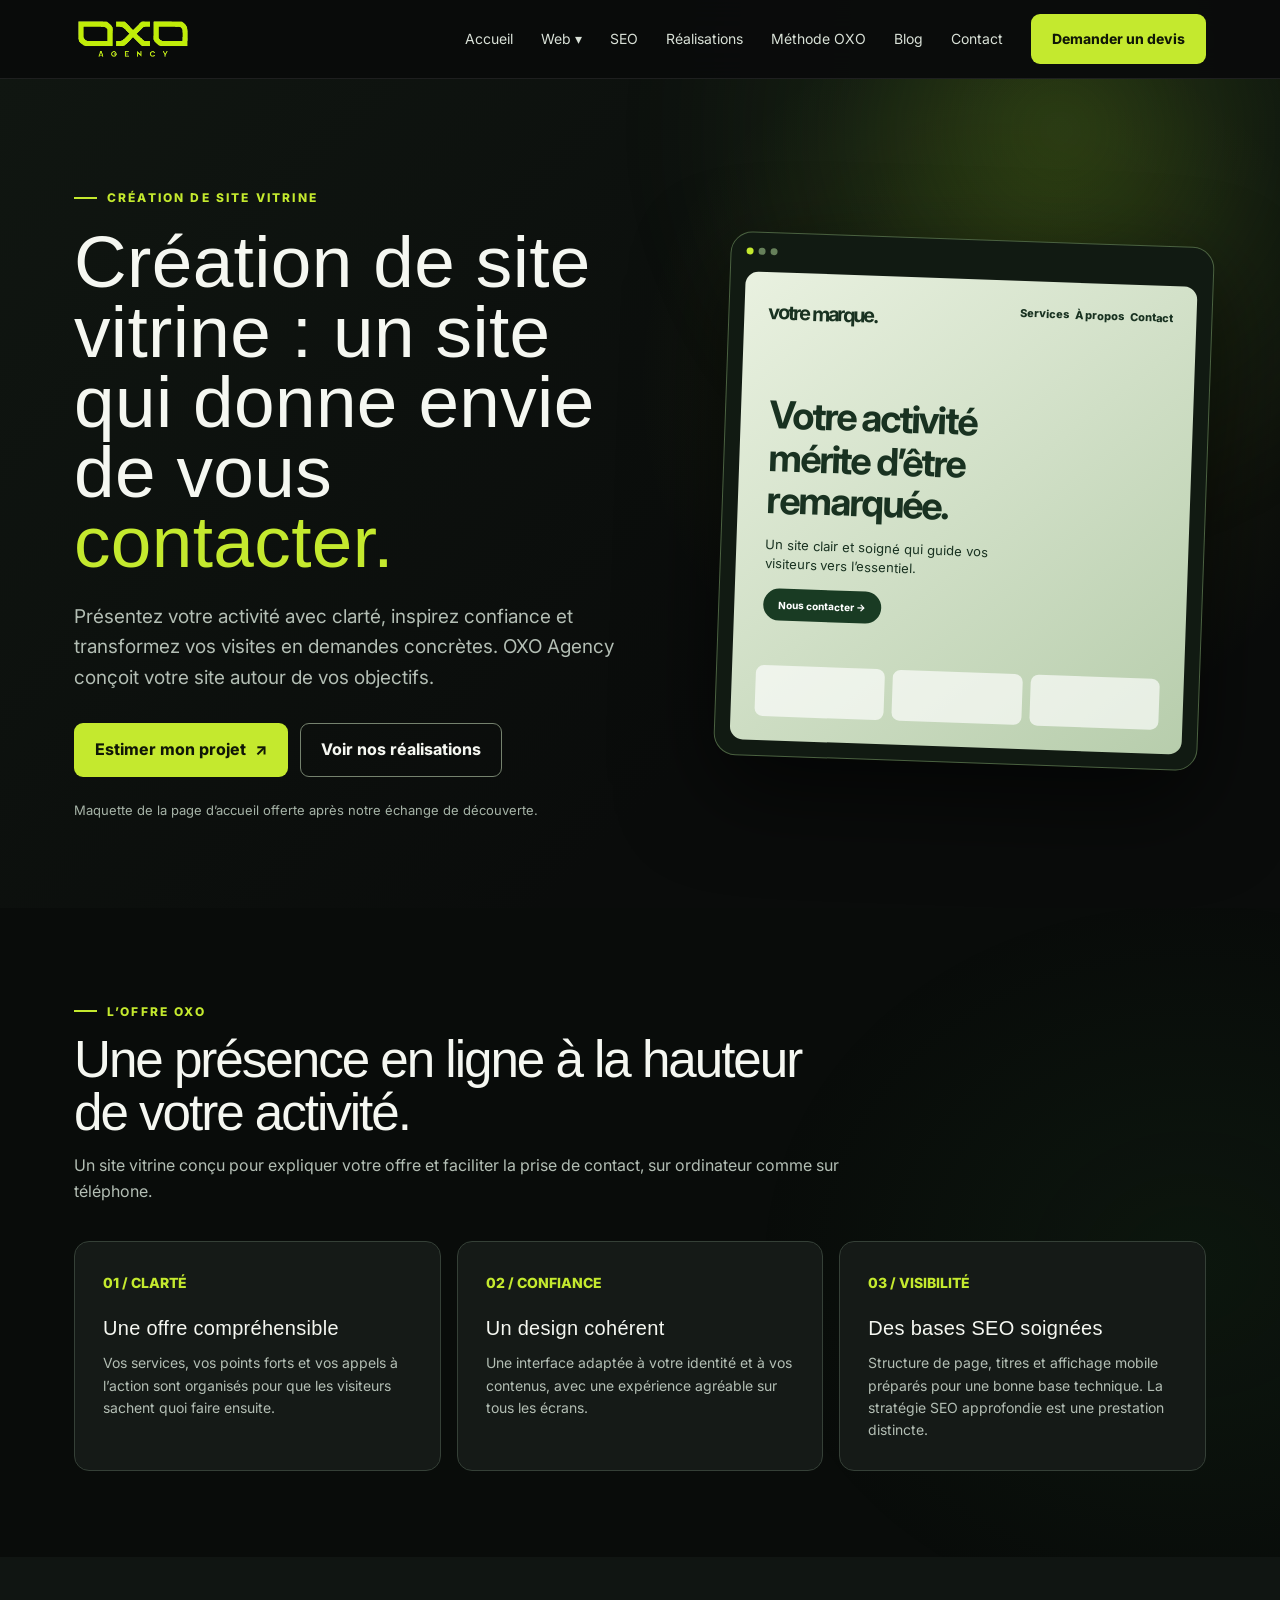
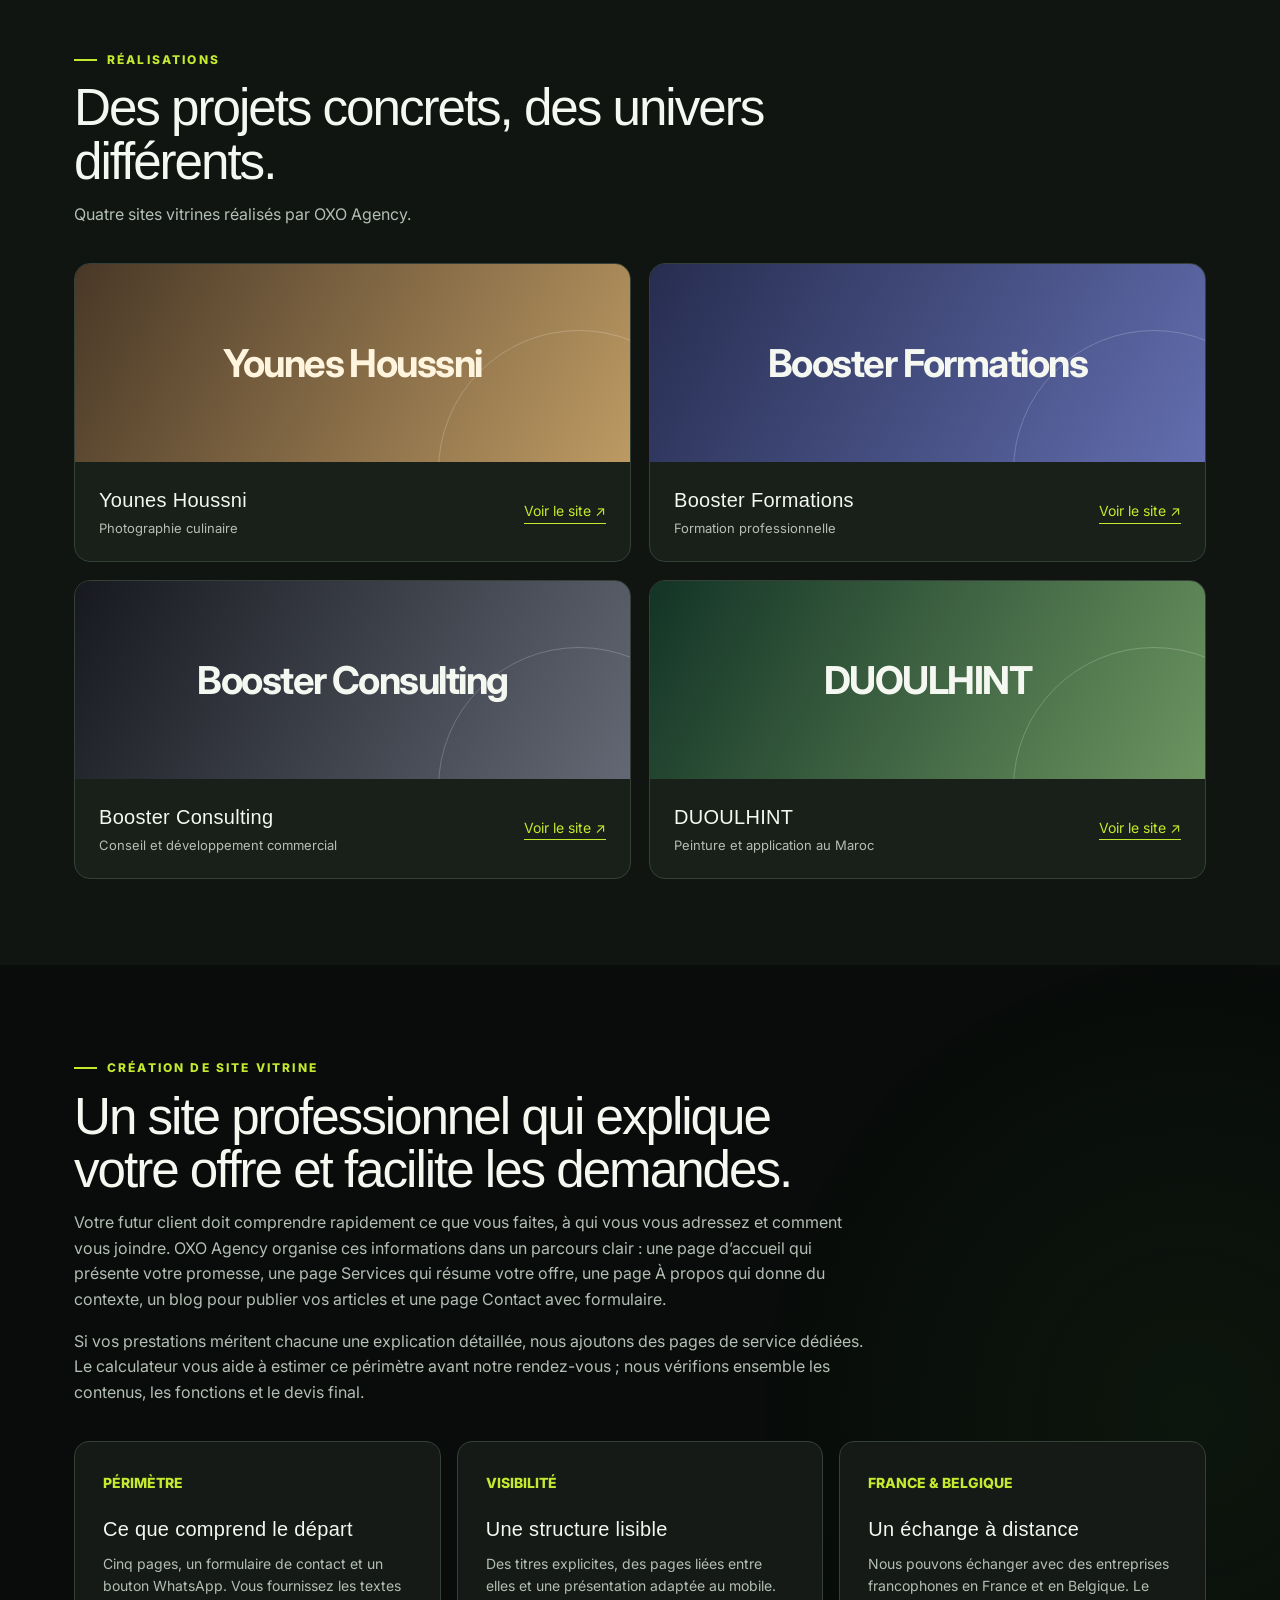
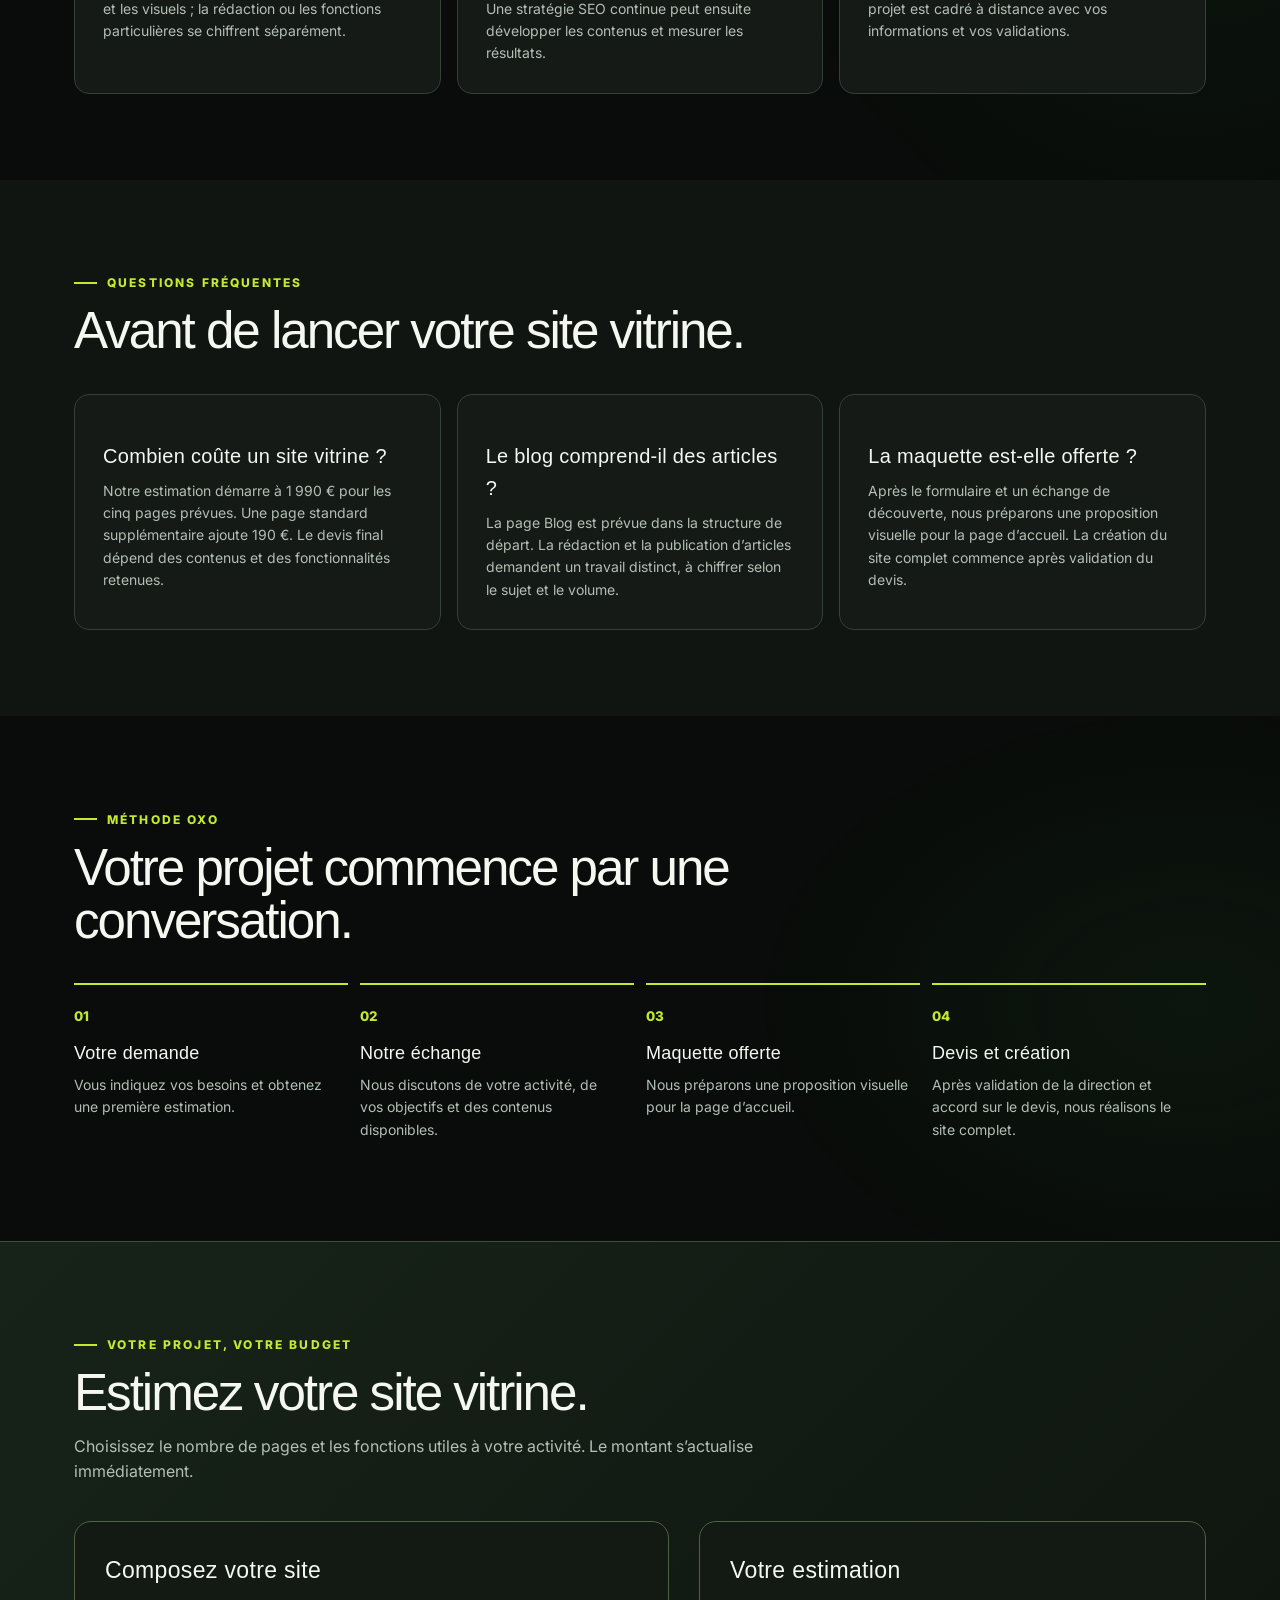
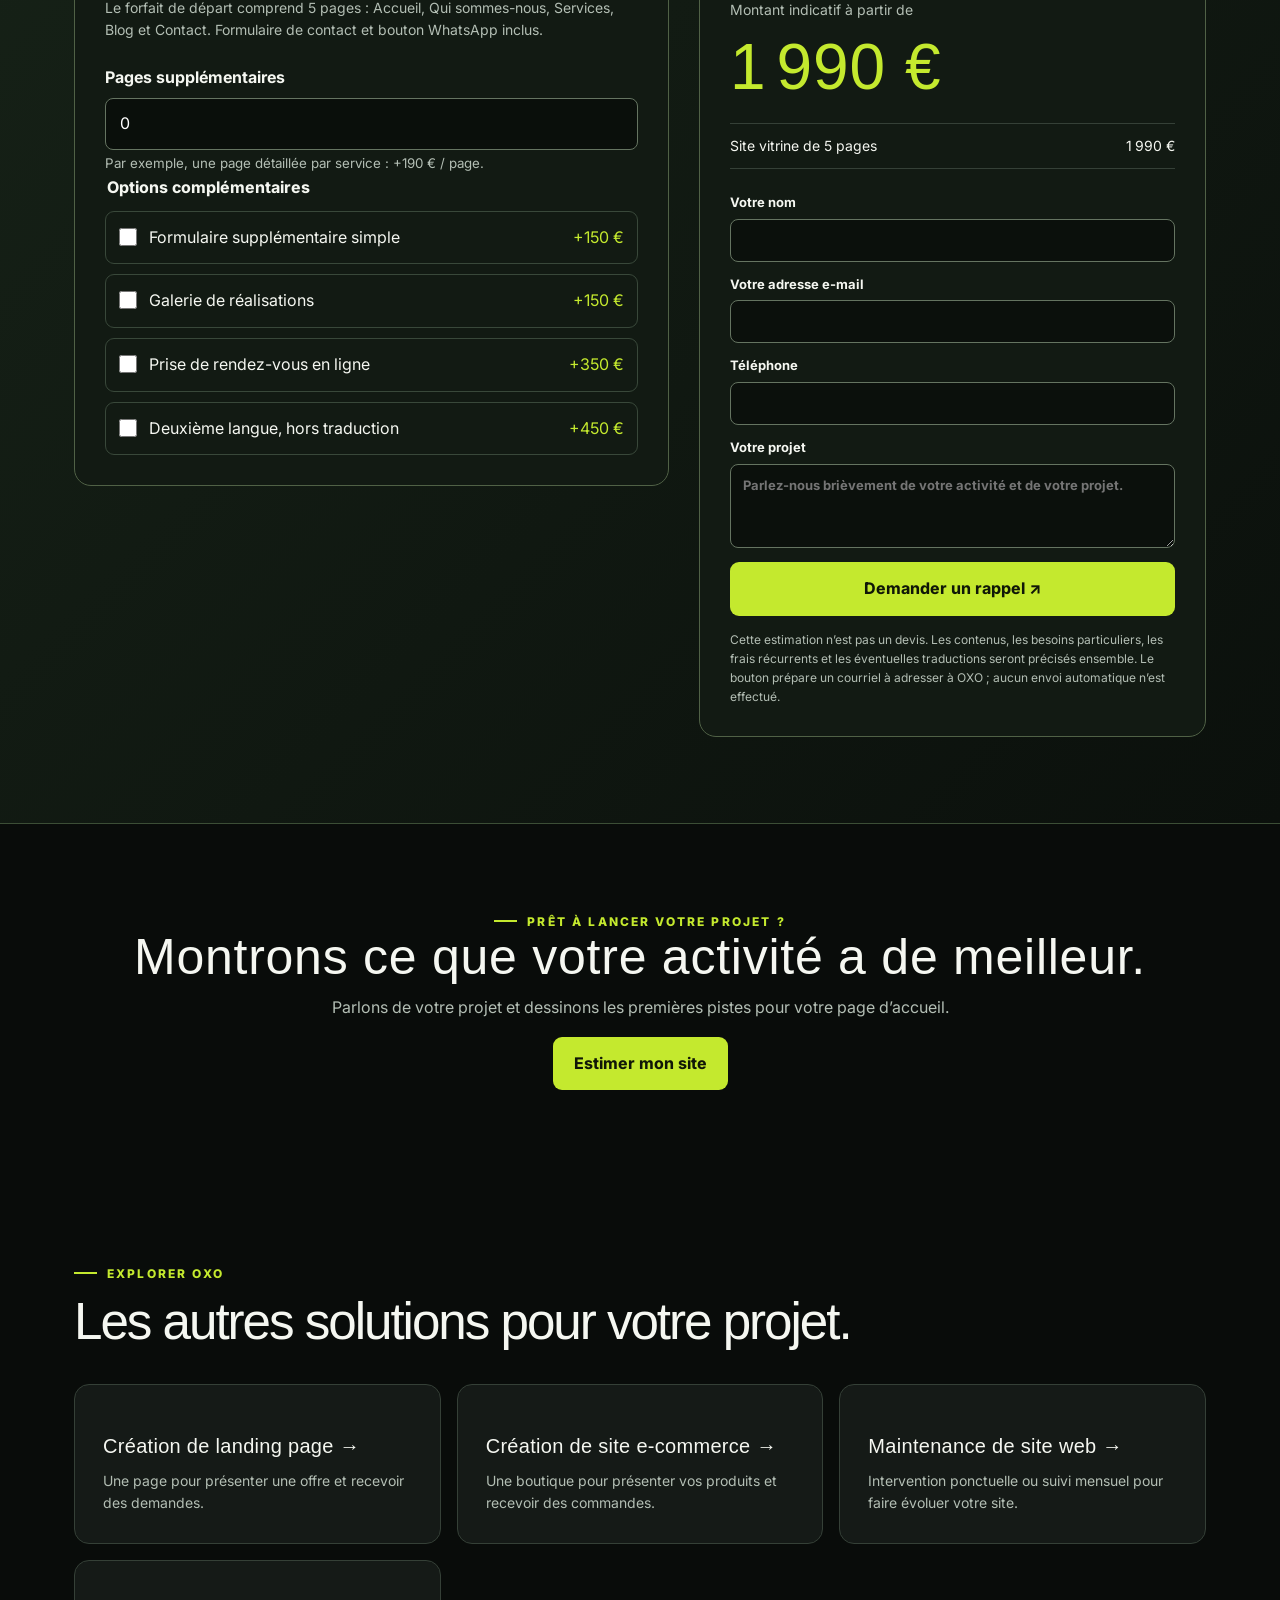
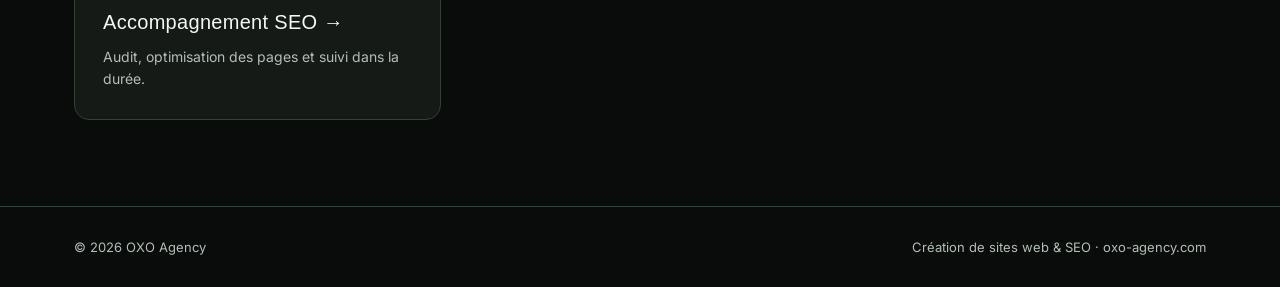
==== site-vitrine.html @ dd00f939 "Import OXO Agency HTML website" ====
<!doctype html><html lang="fr"><head><meta charset="utf-8"><meta name="viewport" content="width=device-width, initial-scale=1"><meta name="description" content="Création de site vitrine pour entreprises en France et en Belgique. Découvrez les réalisations OXO, une maquette offerte et une estimation dès 1 990 €."><title>Création de site vitrine pour entreprises | OXO Agency</title><link rel="stylesheet" href="oxo-site.css"><link rel="preconnect" href="https://fonts.googleapis.com"><link rel="preconnect" href="https://fonts.gstatic.com" crossorigin><link href="https://fonts.googleapis.com/css2?family=Inter:wght@400;500;600;700;800&family=Manrope:wght@500;600;700;800&display=swap" rel="stylesheet"><style>.lead-form{display:grid;gap:14px}.lead-fields{display:grid;gap:12px}.lead-fields label{display:grid;gap:6px;font-size:13px;font-weight:700}.lead-fields input,.lead-fields textarea{width:100%;background:#0b100c;color:#fff;border:1px solid #657461;border-radius:8px;padding:10px 12px;font:inherit;resize:vertical}.lead-form .btn{width:100%}.trap{position:absolute;left:-9999px;top:auto;width:1px;height:1px;overflow:hidden}h1,h2,h3,h4,h5,h6{font-family:Manrope,Inter,ui-sans-serif,system-ui,sans-serif}</style><link rel="stylesheet" href="oxo-motion.css"></head><body data-page="vitrine"><a class="skip" href="#contenu">Aller au contenu</a><header><div class="wrap nav"><a class="logo" href="index.html" aria-label="OXO Agency, accueil"><img src="oxo-logo.png" alt="OXO Agency" width="118" height="43"></a><nav class="navlinks" aria-label="Navigation principale"><a href="index.html">Accueil</a><div class="site-menu"><button type="button" id="web-menu" aria-expanded="false" aria-controls="web-options">Web ▾</button><div class="site-menu-panel" id="web-options"><a href="site-landing.html">Landing page</a><a href="site-vitrine.html">Site vitrine</a><a href="site-ecommerce.html">Site e-commerce</a><a href="site-maintenance.html">Maintenance</a></div></div><a href="site-seo.html">SEO</a><a href="site-vitrine.html#realisations">Réalisations</a><a href="site-vitrine.html#methode">Méthode OXO</a><a href="site-blog.html">Blog</a><a href="site-contact.html">Contact</a><a class="btn btn-primary" href="#estimation">Demander un devis</a></nav><a class="btn btn-primary mobile-cta" href="#estimation">Devis</a></div></header><main id="contenu">
  <section class="hero"><div class="wrap hero-grid"><div><span class="eyebrow">Création de site vitrine</span><h1>Création de site vitrine : un site qui donne envie de vous <span>contacter.</span></h1><p class="lead">Présentez votre activité avec clarté, inspirez confiance et transformez vos visites en demandes concrètes. OXO Agency conçoit votre site autour de vos objectifs.</p><div class="actions"><a class="btn btn-primary" href="#estimation">Estimer mon projet <span aria-hidden="true">↗</span></a><a class="btn btn-outline" href="#realisations">Voir nos réalisations</a></div><p class="hero-note">Maquette de la page d’accueil offerte après notre échange de découverte.</p></div><div class="mock" aria-hidden="true"><div class="browser"><i></i><i></i><i></i></div><div class="mock-body"><div class="mock-nav"><b>votre marque.</b><span>Services &nbsp; À propos &nbsp; Contact</span></div><div class="mock-content"><strong>Votre activité mérite d’être remarquée.</strong><p>Un site clair et soigné qui guide vos visiteurs vers l’essentiel.</p><span class="mock-pill">Nous contacter →</span></div><div class="mock-cards"><i></i><i></i><i></i></div></div></div></div></section>
  <section class="section" id="avantages"><div class="wrap"><div class="section-head"><span class="eyebrow">L’offre OXO</span><h2>Une présence en ligne à la hauteur de votre activité.</h2><p>Un site vitrine conçu pour expliquer votre offre et faciliter la prise de contact, sur ordinateur comme sur téléphone.</p></div><div class="intro-grid"><article class="feature"><span class="num">01 / CLARTÉ</span><h3>Une offre compréhensible</h3><p>Vos services, vos points forts et vos appels à l’action sont organisés pour que les visiteurs sachent quoi faire ensuite.</p></article><article class="feature"><span class="num">02 / CONFIANCE</span><h3>Un design cohérent</h3><p>Une interface adaptée à votre identité et à vos contenus, avec une expérience agréable sur tous les écrans.</p></article><article class="feature"><span class="num">03 / VISIBILITÉ</span><h3>Des bases SEO soignées</h3><p>Structure de page, titres et affichage mobile préparés pour une bonne base technique. La stratégie SEO approfondie est une prestation distincte.</p></article></div></div></section>
  <section class="section projects" id="realisations"><div class="wrap"><div class="section-head"><span class="eyebrow">Réalisations</span><h2>Des projets concrets, des univers différents.</h2><p>Quatre sites vitrines réalisés par OXO Agency.</p></div><div class="project-grid"><article class="project"><div class="project-visual"><b>Younes Houssni</b></div><div class="project-info"><div><h3>Younes Houssni</h3><p>Photographie culinaire</p></div><a href="https://younes-houssni.com/" target="_blank" rel="noopener noreferrer" aria-label="Voir le site Younes Houssni, nouvel onglet">Voir le site ↗</a></div></article><article class="project"><div class="project-visual"><b>Booster Formations</b></div><div class="project-info"><div><h3>Booster Formations</h3><p>Formation professionnelle</p></div><a href="https://booster-formations.fr/" target="_blank" rel="noopener noreferrer" aria-label="Voir Booster Formations, nouvel onglet">Voir le site ↗</a></div></article><article class="project"><div class="project-visual"><b>Booster Consulting</b></div><div class="project-info"><div><h3>Booster Consulting</h3><p>Conseil et développement commercial</p></div><a href="https://booster-consulting.fr/" target="_blank" rel="noopener noreferrer" aria-label="Voir Booster Consulting, nouvel onglet">Voir le site ↗</a></div></article><article class="project"><div class="project-visual"><b>DUOULHINT</b></div><div class="project-info"><div><h3>DUOULHINT</h3><p>Peinture et application au Maroc</p></div><a href="https://duoulhint.ma/" target="_blank" rel="noopener noreferrer" aria-label="Voir DUOULHINT, nouvel onglet">Voir le site ↗</a></div></article></div></div></section>
  <section class="section" id="details"><div class="wrap"><div class="section-head"><span class="eyebrow">Création de site vitrine</span><h2>Un site professionnel qui explique votre offre et facilite les demandes.</h2><p>Votre futur client doit comprendre rapidement ce que vous faites, à qui vous vous adressez et comment vous joindre. OXO Agency organise ces informations dans un parcours clair : une page d’accueil qui présente votre promesse, une page Services qui résume votre offre, une page À propos qui donne du contexte, un blog pour publier vos articles et une page Contact avec formulaire.</p><p>Si vos prestations méritent chacune une explication détaillée, nous ajoutons des pages de service dédiées. Le calculateur vous aide à estimer ce périmètre avant notre rendez-vous ; nous vérifions ensemble les contenus, les fonctions et le devis final.</p></div><div class="intro-grid"><article class="feature"><span class="num">PÉRIMÈTRE</span><h3>Ce que comprend le départ</h3><p>Cinq pages, un formulaire de contact et un bouton WhatsApp. Vous fournissez les textes et les visuels ; la rédaction ou les fonctions particulières se chiffrent séparément.</p></article><article class="feature"><span class="num">VISIBILITÉ</span><h3>Une structure lisible</h3><p>Des titres explicites, des pages liées entre elles et une présentation adaptée au mobile. Une stratégie SEO continue peut ensuite développer les contenus et mesurer les résultats.</p></article><article class="feature"><span class="num">FRANCE & BELGIQUE</span><h3>Un échange à distance</h3><p>Nous pouvons échanger avec des entreprises francophones en France et en Belgique. Le projet est cadré à distance avec vos informations et vos validations.</p></article></div></div></section>
<section class="section projects" id="questions"><div class="wrap"><div class="section-head"><span class="eyebrow">Questions fréquentes</span><h2>Avant de lancer votre site vitrine.</h2></div><div class="intro-grid"><article class="feature"><h3>Combien coûte un site vitrine ?</h3><p>Notre estimation démarre à 1 990 € pour les cinq pages prévues. Une page standard supplémentaire ajoute 190 €. Le devis final dépend des contenus et des fonctionnalités retenues.</p></article><article class="feature"><h3>Le blog comprend-il des articles ?</h3><p>La page Blog est prévue dans la structure de départ. La rédaction et la publication d’articles demandent un travail distinct, à chiffrer selon le sujet et le volume.</p></article><article class="feature"><h3>La maquette est-elle offerte ?</h3><p>Après le formulaire et un échange de découverte, nous préparons une proposition visuelle pour la page d’accueil. La création du site complet commence après validation du devis.</p></article></div></div></section><section class="section" id="methode"><div class="wrap"><div class="section-head"><span class="eyebrow">Méthode OXO</span><h2>Votre projet commence par une conversation.</h2></div><div class="steps"><div class="step"><small>01</small><h3>Votre demande</h3><p>Vous indiquez vos besoins et obtenez une première estimation.</p></div><div class="step"><small>02</small><h3>Notre échange</h3><p>Nous discutons de votre activité, de vos objectifs et des contenus disponibles.</p></div><div class="step"><small>03</small><h3>Maquette offerte</h3><p>Nous préparons une proposition visuelle pour la page d’accueil.</p></div><div class="step"><small>04</small><h3>Devis et création</h3><p>Après validation de la direction et accord sur le devis, nous réalisons le site complet.</p></div></div></div></section>
  <section class="section pricing" id="estimation"><div class="wrap"><div class="section-head"><span class="eyebrow">Votre projet, votre budget</span><h2>Estimez votre site vitrine.</h2><p>Choisissez le nombre de pages et les fonctions utiles à votre activité. Le montant s’actualise immédiatement.</p></div><div class="calc"><form class="form-panel" id="calculator"><h3>Composez votre site</h3><p class="included">Le forfait de départ comprend 5 pages : Accueil, Qui sommes-nous, Services, Blog et Contact. Formulaire de contact et bouton WhatsApp inclus.</p><div class="field"><label for="pages">Pages supplémentaires</label><input id="pages" name="pages" type="number" min="0" max="100" step="1" value="0" inputmode="numeric"><small>Par exemple, une page détaillée par service : +190 € / page.</small></div><fieldset><legend>Options complémentaires</legend><div class="checks"><label class="check"><input type="checkbox" name="extra-form" data-price="150" data-label="Formulaire supplémentaire simple"><span>Formulaire supplémentaire simple</span><em>+150 €</em></label><label class="check"><input type="checkbox" name="gallery" data-price="150" data-label="Galerie de réalisations"><span>Galerie de réalisations</span><em>+150 €</em></label><label class="check"><input type="checkbox" name="booking" data-price="350" data-label="Prise de rendez-vous en ligne"><span>Prise de rendez-vous en ligne</span><em>+350 €</em></label><label class="check"><input type="checkbox" name="language" data-price="450" data-label="Deuxième langue, hors traduction"><span>Deuxième langue, hors traduction</span><em>+450 €</em></label></div></fieldset></form><aside class="summary" aria-label="Estimation de votre projet"><h3>Votre estimation</h3><span class="label">Montant indicatif à partir de</span><div class="price" id="total" aria-live="polite">1 990 €</div><ul class="breakdown" id="breakdown"><li><span>Site vitrine de 5 pages</span><span>1 990 €</span></li></ul><form class="lead-form" action="devis.php" method="post">
<input type="hidden" name="type_projet" value="Site vitrine">
<input type="hidden" name="estimation" id="estimate-field" value="">
<input type="hidden" name="detail" id="detail-field" value="">
<div class="trap" aria-hidden="true"><label>Ne pas remplir <input type="text" name="website" tabindex="-1" autocomplete="off"></label></div>
<div class="lead-fields"><label>Votre nom <input name="nom" required maxlength="100" autocomplete="name"></label><label>Votre adresse e-mail <input name="email" type="email" required maxlength="160" autocomplete="email"></label><label>Téléphone <input name="telephone" type="tel" required maxlength="40" autocomplete="tel"></label><label>Votre projet <textarea name="message" rows="3" maxlength="2000" placeholder="Parlez-nous brièvement de votre activité et de votre projet."></textarea></label></div>
<button class="btn btn-primary" type="submit">Demander un rappel ↗</button>
</form><p>Cette estimation n’est pas un devis. Les contenus, les besoins particuliers, les frais récurrents et les éventuelles traductions seront précisés ensemble. Le bouton prépare un courriel à adresser à OXO ; aucun envoi automatique n’est effectué.</p></aside></div></div></section>
  <section class="cta"><div class="wrap"><span class="eyebrow">Prêt à lancer votre projet ?</span><h2>Montrons ce que votre activité a de meilleur.</h2><p>Parlons de votre projet et dessinons les premières pistes pour votre page d’accueil.</p><a class="btn btn-primary" href="#estimation">Estimer mon site</a></div></section>
<section class="section" id="autres-services"><div class="wrap"><div class="section-head"><span class="eyebrow">Explorer OXO</span><h2>Les autres solutions pour votre projet.</h2></div><div class="intro-grid"><article class="feature"><h3><a href="site-landing.html">Création de landing page →</a></h3><p>Une page pour présenter une offre et recevoir des demandes.</p></article><article class="feature"><h3><a href="site-ecommerce.html">Création de site e-commerce →</a></h3><p>Une boutique pour présenter vos produits et recevoir des commandes.</p></article><article class="feature"><h3><a href="site-maintenance.html">Maintenance de site web →</a></h3><p>Intervention ponctuelle ou suivi mensuel pour faire évoluer votre site.</p></article><article class="feature"><h3><a href="site-seo.html">Accompagnement SEO →</a></h3><p>Audit, optimisation des pages et suivi dans la durée.</p></article></div></div></section></main><footer class="foot"><div class="wrap"><span>© 2026 OXO Agency</span><span>Création de sites web & SEO · <a href="https://oxo-agency.com/">oxo-agency.com</a></span></div></footer><script>(()=>{const menu=document.querySelector('.site-menu'),button=document.getElementById('web-menu');if(!menu||!button)return;button.addEventListener('click',()=>{const open=menu.classList.toggle('open');button.setAttribute('aria-expanded',String(open))});document.addEventListener('click',event=>{if(!menu.contains(event.target)){menu.classList.remove('open');button.setAttribute('aria-expanded','false')}})})();</script><script>
(()=>{const form=document.getElementById('calculator'),pages=document.getElementById('pages'),total=document.getElementById('total'),breakdown=document.getElementById('breakdown');const euro=n=>new Intl.NumberFormat('fr-FR',{style:'currency',currency:'EUR',maximumFractionDigits:0}).format(n);function update(){let count=Math.max(0,Math.min(100,parseInt(pages.value,10)||0));let amount=1990+count*190;let lines=[['Site vitrine de 5 pages',1990]];if(count)lines.push([count+' page'+(count>1?'s':'')+' supplémentaire'+(count>1?'s':''),count*190]);for(const input of form.querySelectorAll('input[type=checkbox]:checked')){let value=Number(input.dataset.price);amount+=value;lines.push([input.dataset.label,value])}total.textContent=euro(amount);breakdown.replaceChildren(...lines.map(([label,price])=>{const li=document.createElement('li'),name=document.createElement('span'),val=document.createElement('span');name.textContent=label;val.textContent=euro(price);li.append(name,val);return li}));document.getElementById('estimate-field').value=euro(amount);document.getElementById('detail-field').value=lines.map(([label,price])=>label+' : '+euro(price)).join('\n')}form.addEventListener('input',update);form.addEventListener('change',update);update()})();
</script><script src="oxo-motion.js" defer></script></body></html>
---- oxo-site.css ----
:root{--bg:#0a0c0b;--panel:#151a17;--panel2:#1e251f;--line:#354037;--ink:#f5f7f1;--muted:#b3beb4;--lime:#c4e92e;--dark:#101707;--max:1180px}
    *{box-sizing:border-box}html{scroll-behavior:smooth}body{margin:0;background:var(--bg);color:var(--ink);font:16px/1.6 Inter,ui-sans-serif,system-ui,-apple-system,"Segoe UI",sans-serif}a{color:inherit;text-decoration:none}button,input{font:inherit}button{cursor:pointer}img{max-width:100%}.wrap{max-width:var(--max);padding:0 24px;margin:auto}.skip{position:absolute;left:-999px;top:10px;background:var(--lime);color:#111;padding:10px;z-index:30}.skip:focus{left:10px}header{position:sticky;top:0;z-index:20;background:#0a0c0be8;backdrop-filter:blur(16px);border-bottom:1px solid #ffffff16}.nav{min-height:78px;display:flex;align-items:center;justify-content:space-between;gap:24px}.logo{display:flex;align-items:center;gap:12px}.logo img{display:block;width:118px;height:auto}.navlinks{display:flex;align-items:center;gap:28px;font-size:14px;color:#d9e1d7}.navlinks a:hover,.foot a:hover{color:var(--lime)}.btn{display:inline-flex;justify-content:center;align-items:center;gap:9px;padding:13px 20px;border-radius:9px;font-weight:750;transition:transform .2s,background .2s;border:1px solid transparent}.btn:hover{transform:translateY(-2px)}.btn-primary{background:var(--lime);color:var(--dark)}.btn-primary:hover{background:#d6f45b}.btn-outline{border-color:#75826e;color:var(--ink)}.btn-outline:hover{border-color:var(--lime)}.mobile-cta{display:none}.hero{padding:102px 0 88px;position:relative;overflow:hidden;background:radial-gradient(circle at 78% 37%,#9dbd2223,transparent 32%),linear-gradient(135deg,#101611,#0a0c0b 65%)}.hero-grid{display:grid;grid-template-columns:1.1fr .9fr;align-items:center;gap:56px}.eyebrow{display:inline-flex;align-items:center;gap:10px;color:var(--lime);text-transform:uppercase;letter-spacing:.18em;font-size:12px;font-weight:800}.eyebrow:before{content:"";width:23px;height:2px;background:currentColor}h1,h2,h3,p{margin-top:0}h1{font-size:clamp(44px,5.7vw,82px);line-height:1.06;letter-spacing:-.055em;margin:19px 0 25px;max-width:750px}h1 span,.accent{color:var(--lime)}.lead{font-size:19px;color:var(--muted);max-width:625px;margin-bottom:30px}.actions{display:flex;flex-wrap:wrap;gap:12px}.hero-note{font-size:13px;color:#a6b3a7;margin:23px 0 0}.mock{border:1px solid #4b6241;border-radius:22px;background:#111a12;padding:15px;box-shadow:0 35px 90px #0009;transform:rotate(2deg)}.browser{height:24px;display:flex;align-items:flex-start;gap:5px}.browser i{width:7px;height:7px;border-radius:100%;background:#66805a}.browser i:first-child{background:var(--lime)}.mock-body{border-radius:13px;background:linear-gradient(140deg,#e9f1e0,#b7cdac);padding:24px;color:#193221;min-height:390px}.mock-nav{display:flex;justify-content:space-between;font-size:11px;font-weight:800}.mock-nav b{font-size:20px;letter-spacing:-.1em}.mock-content{padding:65px 5px 45px}.mock-content strong{font-size:38px;line-height:1.12;letter-spacing:-.05em;display:block;max-width:290px}.mock-content p{font-size:13px;max-width:270px;line-height:1.5;margin:14px 0}.mock-pill{display:inline-block;background:#193b23;color:white;border-radius:30px;padding:8px 15px;font-size:10px;font-weight:750}.mock-cards{display:grid;grid-template-columns:repeat(3,1fr);gap:8px}.mock-cards i{height:51px;border-radius:8px;background:#ffffffa9}.section{padding:86px 0}.section-head{max-width:790px;margin-bottom:36px}.section h2{font-size:clamp(32px,4vw,54px);line-height:1.12;letter-spacing:-.04em;margin:12px 0 14px}.section-head p,.muted{color:var(--muted)}.intro-grid{display:grid;grid-template-columns:repeat(3,1fr);gap:16px}.feature{padding:28px;border:1px solid var(--line);border-radius:15px;background:var(--panel)}.feature .num{color:var(--lime);font-size:14px;font-weight:800}.feature h3{font-size:20px;margin:17px 0 8px}.feature p{font-size:14px;color:var(--muted);margin:0}.projects{background:#101512}.project-grid{display:grid;grid-template-columns:repeat(2,1fr);gap:18px}.project{border:1px solid var(--line);border-radius:16px;overflow:hidden;background:#182019;display:flex;flex-direction:column}.project-visual{height:198px;display:grid;place-items:center;position:relative;overflow:hidden}.project-visual:after{content:"";position:absolute;width:280px;height:280px;border:1px solid #ffffff34;border-radius:50%;right:-90px;bottom:-150px}.project-visual b{font-size:clamp(26px,3vw,42px);letter-spacing:-.04em;position:relative;z-index:1}.project:nth-child(1) .project-visual{background:linear-gradient(120deg,#493827,#bd9a63);color:#fff5de}.project:nth-child(2) .project-visual{background:linear-gradient(120deg,#272d50,#626eaf)}.project:nth-child(3) .project-visual{background:linear-gradient(120deg,#17191f,#636874)}.project:nth-child(4) .project-visual{background:linear-gradient(120deg,#133426,#6c9460)}.project-info{padding:22px 24px;display:flex;align-items:center;justify-content:space-between;gap:15px}.project-info h3{font-size:20px;margin:0}.project-info p{font-size:13px;color:var(--muted);margin:2px 0 0}.project-info a{border-bottom:1px solid var(--lime);color:var(--lime);font-size:14px;white-space:nowrap}.steps{display:grid;grid-template-columns:repeat(4,1fr);gap:12px}.step{border-top:2px solid var(--lime);padding:18px 12px 0 0}.step small{color:var(--lime);font-weight:800}.step h3{font-size:18px;margin:10px 0 6px}.step p{color:var(--muted);font-size:14px}.pricing{background:linear-gradient(135deg,#172318,#0b100c);border-top:1px solid #3c4e36;border-bottom:1px solid #3c4e36}.calc{display:grid;grid-template-columns:1.08fr .92fr;gap:30px;align-items:start}.form-panel,.summary{background:#121a13;border:1px solid #506146;border-radius:17px;padding:30px}.form-panel h3,.summary h3{font-size:23px;margin:0 0 8px}.form-panel fieldset{border:0;margin:0;padding:0}.form-panel legend{font-weight:750;margin:25px 0 10px}.included{font-size:14px;color:var(--muted);margin:0}.field{margin-top:23px}.field label{display:block;font-weight:700;margin-bottom:8px}.field input[type=number]{width:100%;padding:12px 14px;background:#0a0f0b;color:white;border:1px solid #657461;border-radius:8px}.field small{color:var(--muted)}.checks{display:grid;gap:10px}.check{display:flex;gap:12px;align-items:flex-start;padding:13px;border:1px solid #39483a;border-radius:9px;cursor:pointer}.check:hover{border-color:var(--lime)}.check input{accent-color:var(--lime);width:18px;height:18px;margin:3px 0 0;flex:none}.check span{flex:1}.check em{font-style:normal;color:var(--lime);white-space:nowrap}.summary{position:sticky;top:104px}.summary .label{color:var(--muted);font-size:14px}.price{color:var(--lime);font-size:clamp(42px,5vw,64px);font-weight:850;line-height:1.1;letter-spacing:-.055em;margin:10px 0 20px}.breakdown{list-style:none;padding:0;margin:0 0 23px;border-top:1px solid var(--line)}.breakdown li{display:flex;justify-content:space-between;gap:12px;border-bottom:1px solid var(--line);padding:11px 0;font-size:14px}.breakdown li span:last-child{white-space:nowrap}.summary .btn{width:100%}.summary p{font-size:12px;color:var(--muted);margin:14px 0 0}.cta{padding:80px 0;text-align:center}.cta h2{font-size:clamp(32px,4vw,50px);margin-bottom:12px}.cta p{color:var(--muted)}.foot{border-top:1px solid var(--line);padding:30px 0;color:var(--muted);font-size:13px}.foot .wrap{display:flex;justify-content:space-between;gap:20px;flex-wrap:wrap}a:focus-visible,button:focus-visible,input:focus-visible{outline:3px solid var(--lime);outline-offset:3px}@media(max-width:850px){.hero-grid,.calc{grid-template-columns:1fr}.mock{max-width:520px}.steps{grid-template-columns:repeat(2,1fr)}.summary{position:static}.navlinks{gap:15px}.navlinks .hide-small{display:none}}@media(max-width:600px){.wrap{padding:0 18px}.nav{min-height:68px}.navlinks{display:none}.mobile-cta{display:inline-flex;padding:9px 12px;font-size:13px}.hero{padding:70px 0}.hero-grid{gap:35px}.mock-body{min-height:300px}.mock-content{padding:30px 5px}.intro-grid,.project-grid,.steps{grid-template-columns:1fr}.section{padding:65px 0}.form-panel,.summary{padding:20px}.project-visual{height:155px}}@media(prefers-reduced-motion:reduce){html{scroll-behavior:auto}.btn{transition:none}}
  
.site-menu{position:relative}.site-menu>button{background:none;border:0;color:#d9e1d7;padding:10px 0}.site-menu>button:hover{color:var(--lime)}.site-menu-panel{display:none;position:absolute;top:100%;left:-14px;min-width:235px;padding:8px;background:#1b241d;border:1px solid var(--line);border-radius:10px;box-shadow:0 15px 35px #0008}.site-menu:hover .site-menu-panel,.site-menu:focus-within .site-menu-panel,.site-menu.open .site-menu-panel{display:grid}.site-menu-panel a{padding:9px 12px;border-radius:6px}.site-menu-panel a:hover{background:#2b3a2d}.nav-disabled{opacity:.55;cursor:default}.product-cols{display:grid;grid-template-columns:repeat(2,1fr);gap:14px}.estimate-note{font-size:13px;color:var(--muted)}@media(max-width:600px){.product-cols{grid-template-columns:1fr}}

h1,h2,h3,h4,h5,h6{font-family:Manrope,Inter,ui-sans-serif,system-ui,sans-serif}

.contact-grid{display:grid;grid-template-columns:0.9fr 1.1fr;gap:64px;align-items:start}.contact-grid h2{font-size:clamp(32px,4vw,54px);line-height:1.12;letter-spacing:-.04em;margin:15px 0}.contact-card,.contact-form{background:var(--panel);border:1px solid var(--line);border-radius:16px;padding:30px}.contact-card{margin-top:32px}.contact-card p{color:var(--muted)}.contact-links{display:flex;gap:10px 18px;flex-wrap:wrap}.contact-links a{color:var(--lime);text-decoration:underline;text-underline-offset:3px}.contact-form{display:grid;gap:18px}.contact-form label{display:grid;gap:7px;font-weight:700;font-size:14px}.contact-form input,.contact-form textarea,.contact-form select{font:inherit;width:100%;background:#0b100c;color:var(--ink);border:1px solid #657461;border-radius:8px;padding:12px;resize:vertical}.contact-form .btn{width:100%}.contact-form p{font-size:13px;margin:0}.navlinks a[aria-current=page]{color:var(--lime)}@media(max-width:850px){.contact-grid{grid-template-columns:1fr;gap:30px}}@media(max-width:600px){.contact-card,.contact-form{padding:20px}}

.blog-topics{display:flex;flex-wrap:wrap;gap:10px;margin:0 0 30px}.blog-topics span{padding:8px 14px;border:1px solid var(--line);border-radius:30px;color:var(--muted);font-size:13px}.blog-grid{display:grid;grid-template-columns:repeat(auto-fit,minmax(260px,1fr));gap:20px}.blog-card,.blog-next{background:var(--panel);border:1px solid var(--line);border-radius:16px;padding:32px}.blog-card h3{font-size:26px;line-height:1.25;margin:20px 0 12px}.blog-card p{color:var(--muted)}.blog-read,.blog-article a:not(.btn){color:var(--lime);text-decoration:underline;text-underline-offset:3px}.blog-next{margin-top:45px}.blog-next p{color:var(--muted)}.blog-article{max-width:800px;font-size:18px;line-height:1.8}.blog-article h2{font-size:clamp(26px,3vw,38px);line-height:1.25;margin:48px 0 18px}.blog-article p,.blog-article li{color:#d3ded4}.blog-article li{margin:12px 0}.blog-article-hero .eyebrow{display:flex;margin:28px 0 0}

.home-hero-inner{display:grid;grid-template-columns:1.4fr .6fr;gap:52px;align-items:center}.home-hero-panel{padding:30px;border:1px solid var(--line);border-radius:20px;background:var(--panel);box-shadow:0 25px 70px #0007}.home-hero-panel p{margin:22px 0;border-bottom:1px solid var(--line);padding-bottom:15px}.home-hero-panel strong{color:var(--lime);margin-right:12px}.home-hero-panel a{color:var(--lime)}.home-service-grid{display:grid;grid-template-columns:repeat(2,1fr);gap:16px}.home-service,.home-proof{display:block;padding:28px;background:var(--panel);border:1px solid var(--line);border-radius:15px}.home-service-wide{grid-column:span 2}.home-service>span{color:var(--lime);font-size:12px;letter-spacing:.12em;text-transform:uppercase}.home-service h3{font-size:24px;margin:16px 0 10px}.home-service p{color:var(--muted);margin:0}.home-service a:hover,.home-proof:hover{color:var(--lime)}.home-proof-grid{display:grid;grid-template-columns:repeat(3,1fr);gap:16px}.home-proof{min-height:160px;display:flex;flex-direction:column;justify-content:space-between}.home-proof strong{font-family:Manrope,Inter,sans-serif;font-size:21px}.home-proof span{color:var(--lime)}.home-small{font-size:12px;margin-top:16px}.home-contact{display:flex;align-items:center;justify-content:space-between;gap:30px}.home-contact h2{font-size:clamp(32px,4vw,54px);max-width:780px;margin:18px 0}.home-contact p{color:var(--muted)}@media(max-width:850px){.home-hero-inner{grid-template-columns:1fr}.home-proof-grid{grid-template-columns:1fr 1fr}}@media(max-width:600px){.home-service-grid,.home-proof-grid{grid-template-columns:1fr}.home-service-wide{grid-column:auto}.home-contact{align-items:flex-start;flex-direction:column}}
---- oxo-motion.css ----
/* Motion layer shared by every OXO page. */
body{isolation:isolate;background:#090c0a}
body::before{content:"";position:fixed;inset:0;z-index:-2;pointer-events:none;background:radial-gradient(ellipse 42vw 40vw at 80% 5%,#395d3140,transparent 70%),radial-gradient(ellipse 50vw 40vw at 8% 70%,#17372533,transparent 75%)}
.oxo-pointer{position:fixed;inset:0;z-index:1;pointer-events:none;opacity:0;transition:opacity .4s;background:radial-gradient(ellipse 360px 360px at var(--pointer-x,50%) var(--pointer-y,50%),#b7ed2420,transparent 72%)}
body.pointer-active .oxo-pointer{opacity:1}
.oxo-progress{position:fixed;top:0;left:0;z-index:101;width:100%;height:3px;transform-origin:left;transform:scaleX(0);background:var(--lime);pointer-events:none;box-shadow:0 0 15px #c4e92e99}
.hero{position:relative;overflow:hidden}
.hero::before{content:"";position:absolute;z-index:0;pointer-events:none;width:min(67vw,850px);aspect-ratio:1;right:-16%;top:-45%;border-radius:50%;background:radial-gradient(circle,#9ae22b36 0%,#477b2c20 38%,transparent 68%);filter:blur(30px);animation:oxo-breathe 11s ease-in-out infinite alternate}
.hero .wrap{position:relative;z-index:1}
.home-hero{min-height:min(88svh,850px);display:flex;align-items:center}
.home-hero h1{max-width:850px;font-size:clamp(3.3rem,7.8vw,7.8rem);line-height:.97;letter-spacing:-.075em}
.home-hero .lead{max-width:690px}
.home-hero-panel,.home-service,.home-proof,.step,.blog-card{transition:transform .35s ease,border-color .35s ease,box-shadow .35s ease}
@media(hover:hover){.home-hero-panel:hover,.home-service:hover,.home-proof:hover,.blog-card:hover{transform:translateY(-7px);border-color:#8fb84b;box-shadow:0 22px 55px #0007,0 0 35px #94e32a16}}
.oxo-reveal{opacity:0;transform:translateY(42px);filter:blur(5px);transition:opacity .8s ease,transform .8s cubic-bezier(.2,.75,.25,1),filter .8s ease;transition-delay:var(--reveal-delay,0ms)}
.oxo-reveal.oxo-visible{opacity:1;transform:none;filter:none}
.section{position:relative}
.section:nth-of-type(2n)::before{content:"";position:absolute;inset:0;z-index:-1;pointer-events:none;background:radial-gradient(ellipse 45% 75% at 93% 55%,#245c2a22,transparent 75%)}
@keyframes oxo-breathe{from{transform:translate3d(0,0,0) scale(.95);opacity:.68}to{transform:translate3d(-6%,12%,0) scale(1.2);opacity:1}}
@media(max-width:600px){.home-hero{min-height:auto}.home-hero h1{font-size:clamp(3rem,12vw,4.6rem)}.hero::before{width:110vw;right:-48%;top:-23%}}
@media(prefers-reduced-motion:reduce){.hero::before{animation:none}.oxo-reveal{opacity:1;transform:none;filter:none;transition:none}.oxo-pointer{display:none}.home-hero-panel,.home-service,.home-proof,.step,.blog-card{transition:none}}

/* Bebas Neue supplied by Anas: display type for headlines and key labels. */
@font-face{font-family:"Bebas Neue";src:url("fonts/BebasNeue-Regular.ttf") format("truetype");font-style:normal;font-weight:400;font-display:swap}
h1,h2,h3,h4,h5,h6,.price{font-family:"Bebas Neue",Impact,sans-serif;font-weight:400;letter-spacing:.015em}
.hero h1{line-height:.96;letter-spacing:.005em}
.section-head h2,.cta h2,.home-contact h2{line-height:1.04}
.home-hero h1{letter-spacing:.005em;font-size:clamp(4.3rem,10vw,10rem)}
.home-service h3,.blog-card h3,.home-proof strong{font-family:"Bebas Neue",Impact,sans-serif;font-weight:400;letter-spacing:.02em}
@media(max-width:600px){.home-hero h1{font-size:clamp(3.8rem,15vw,6.2rem)}}
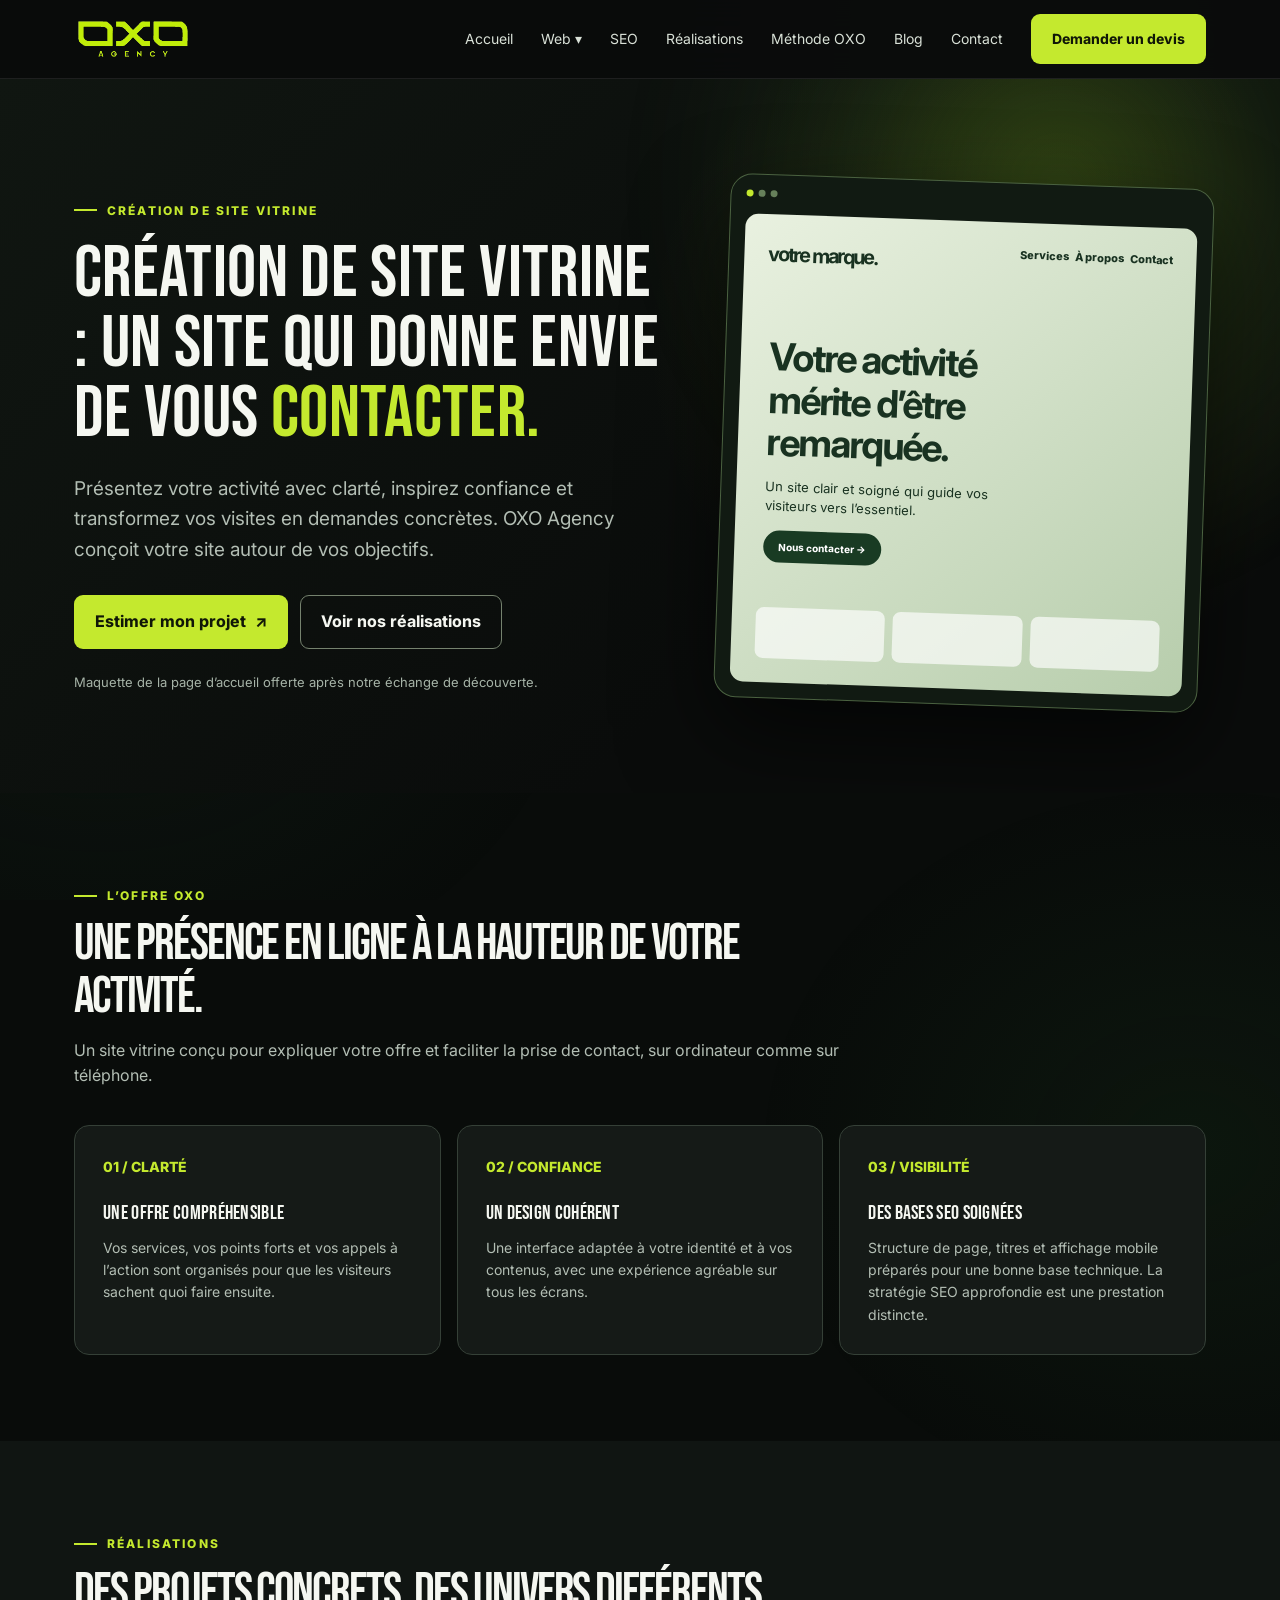
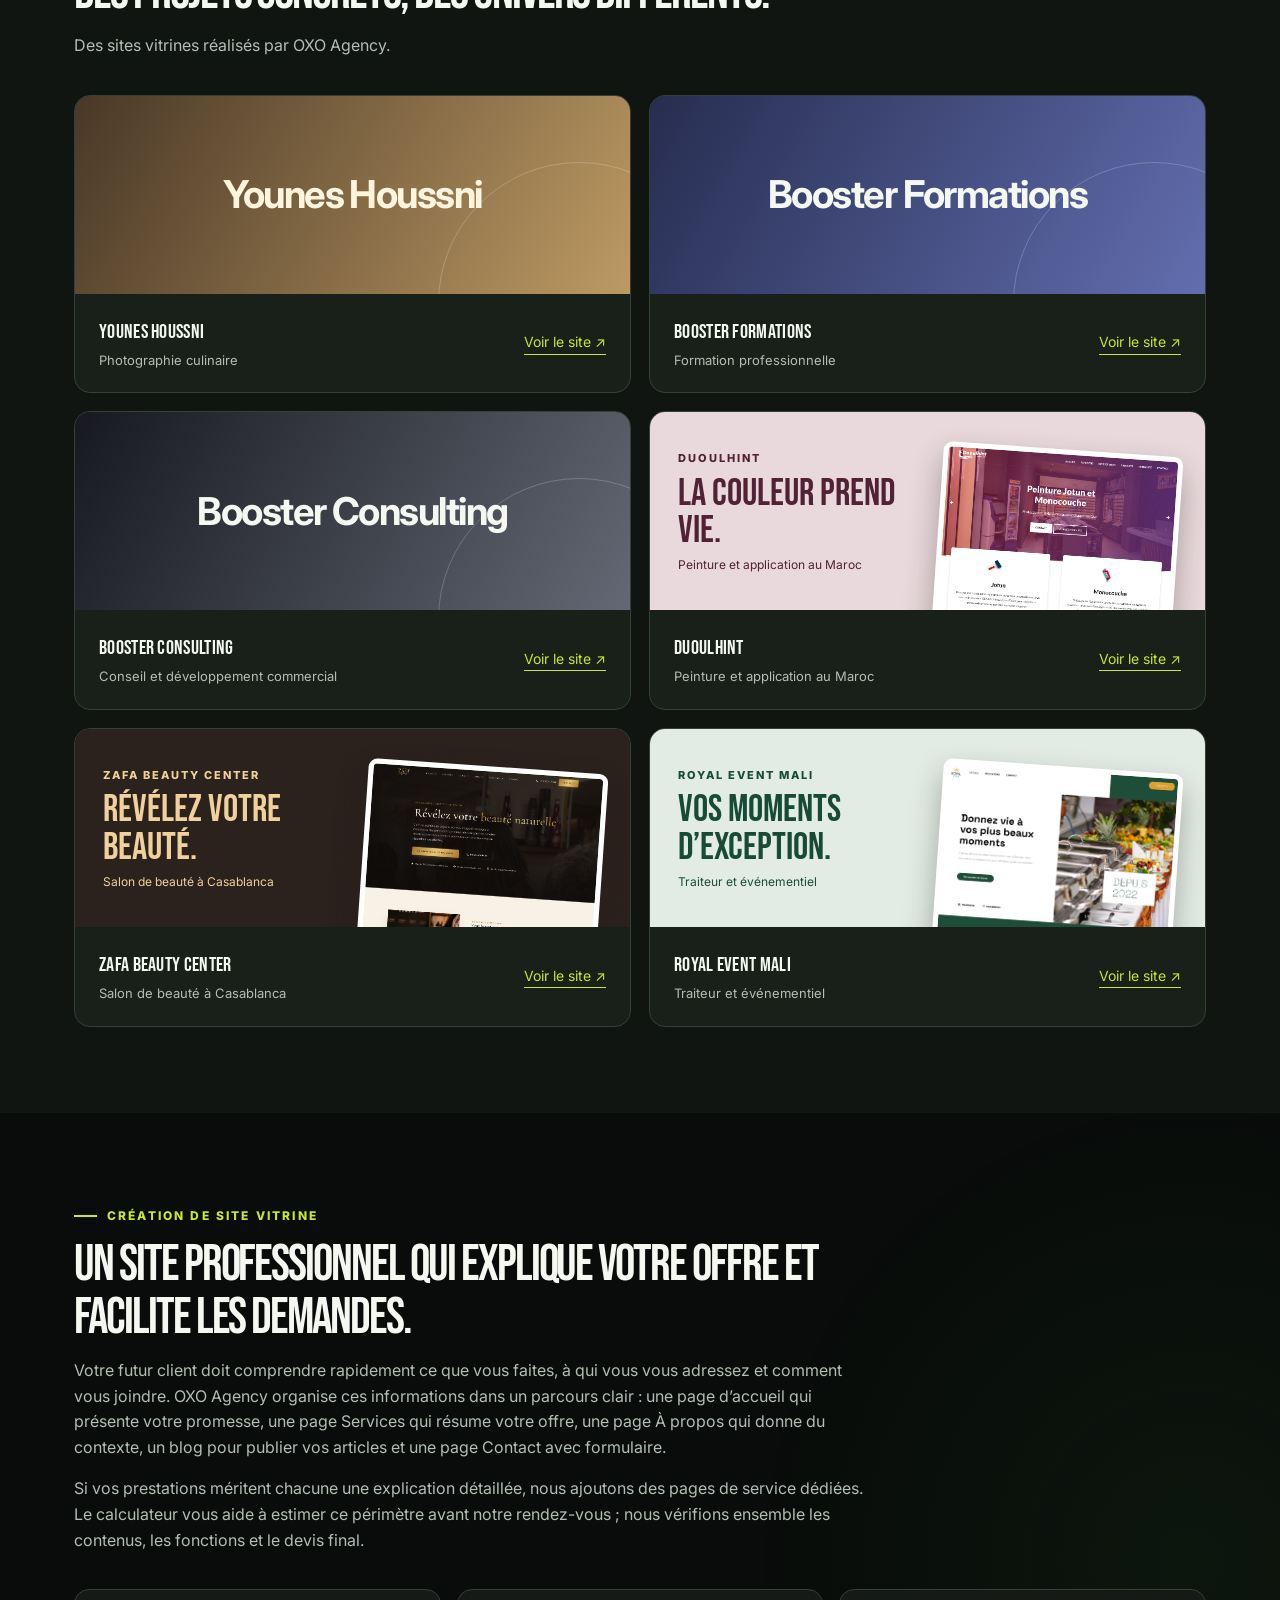
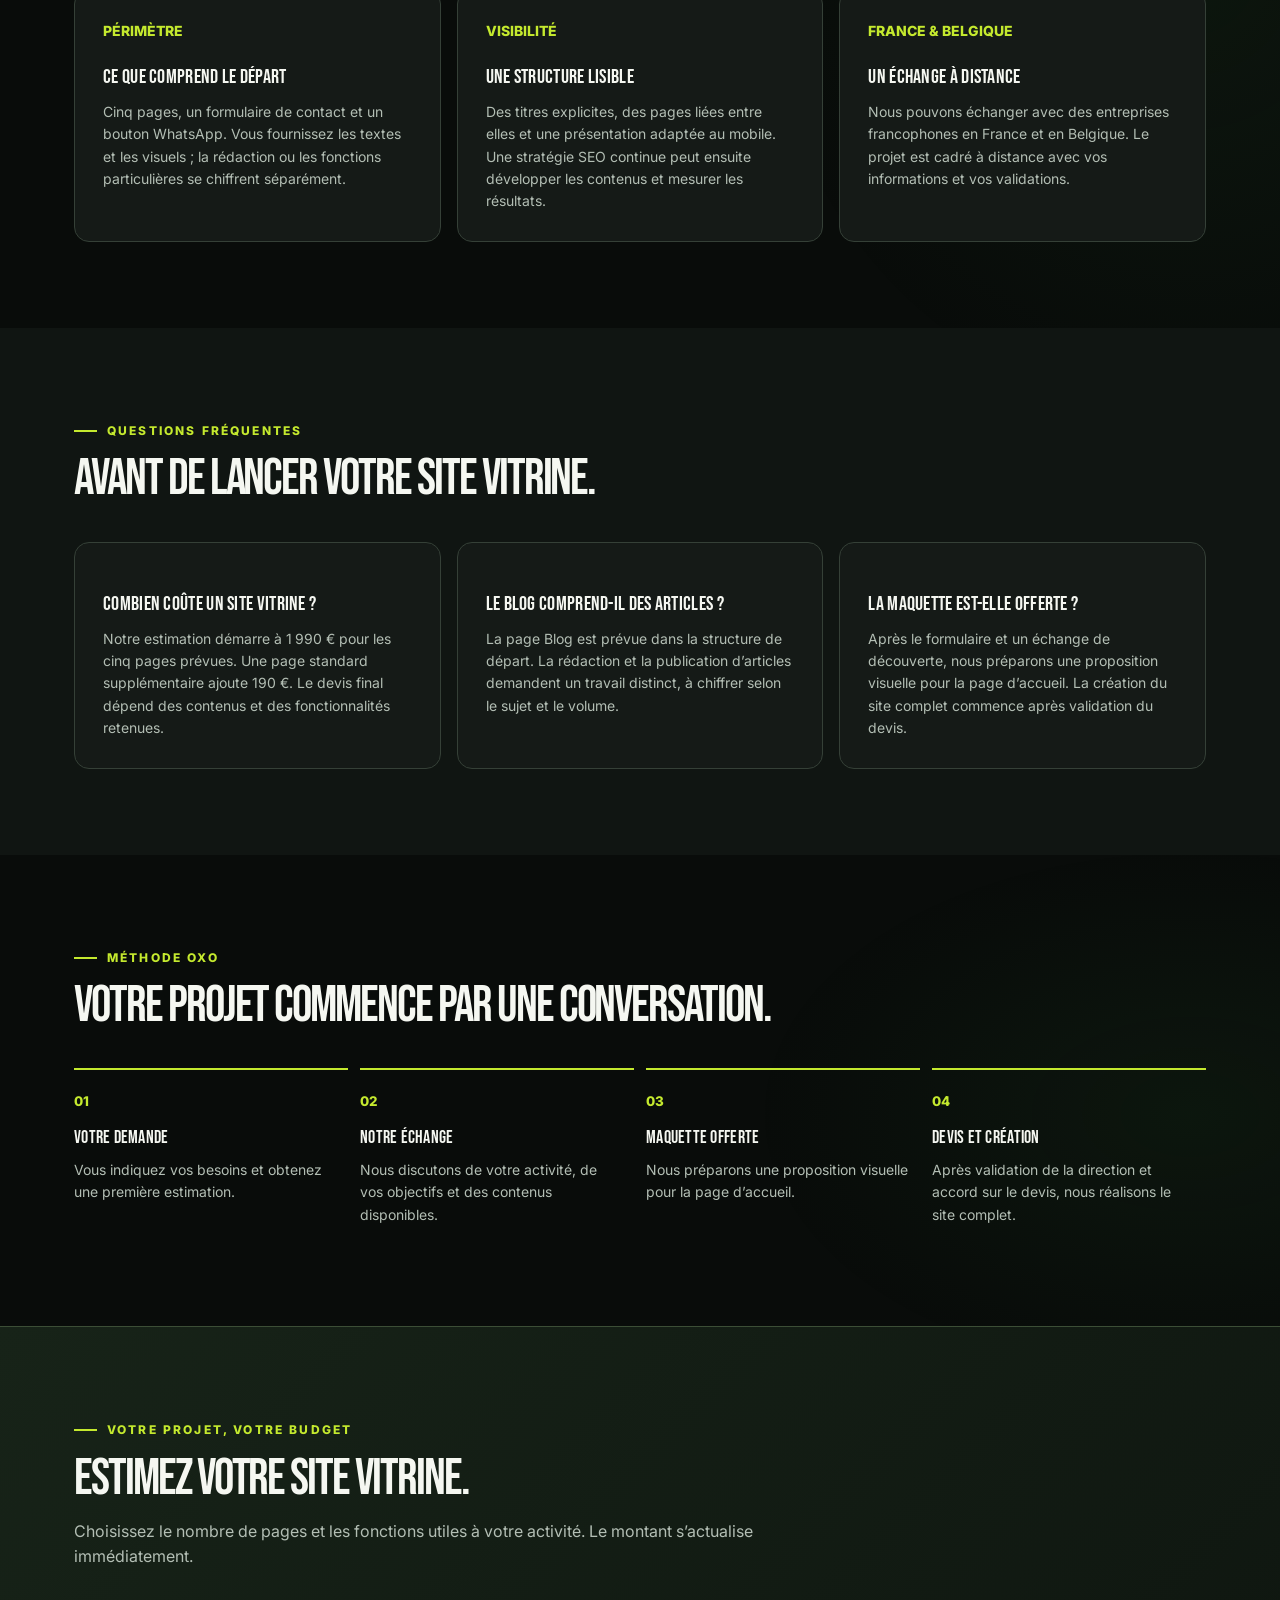
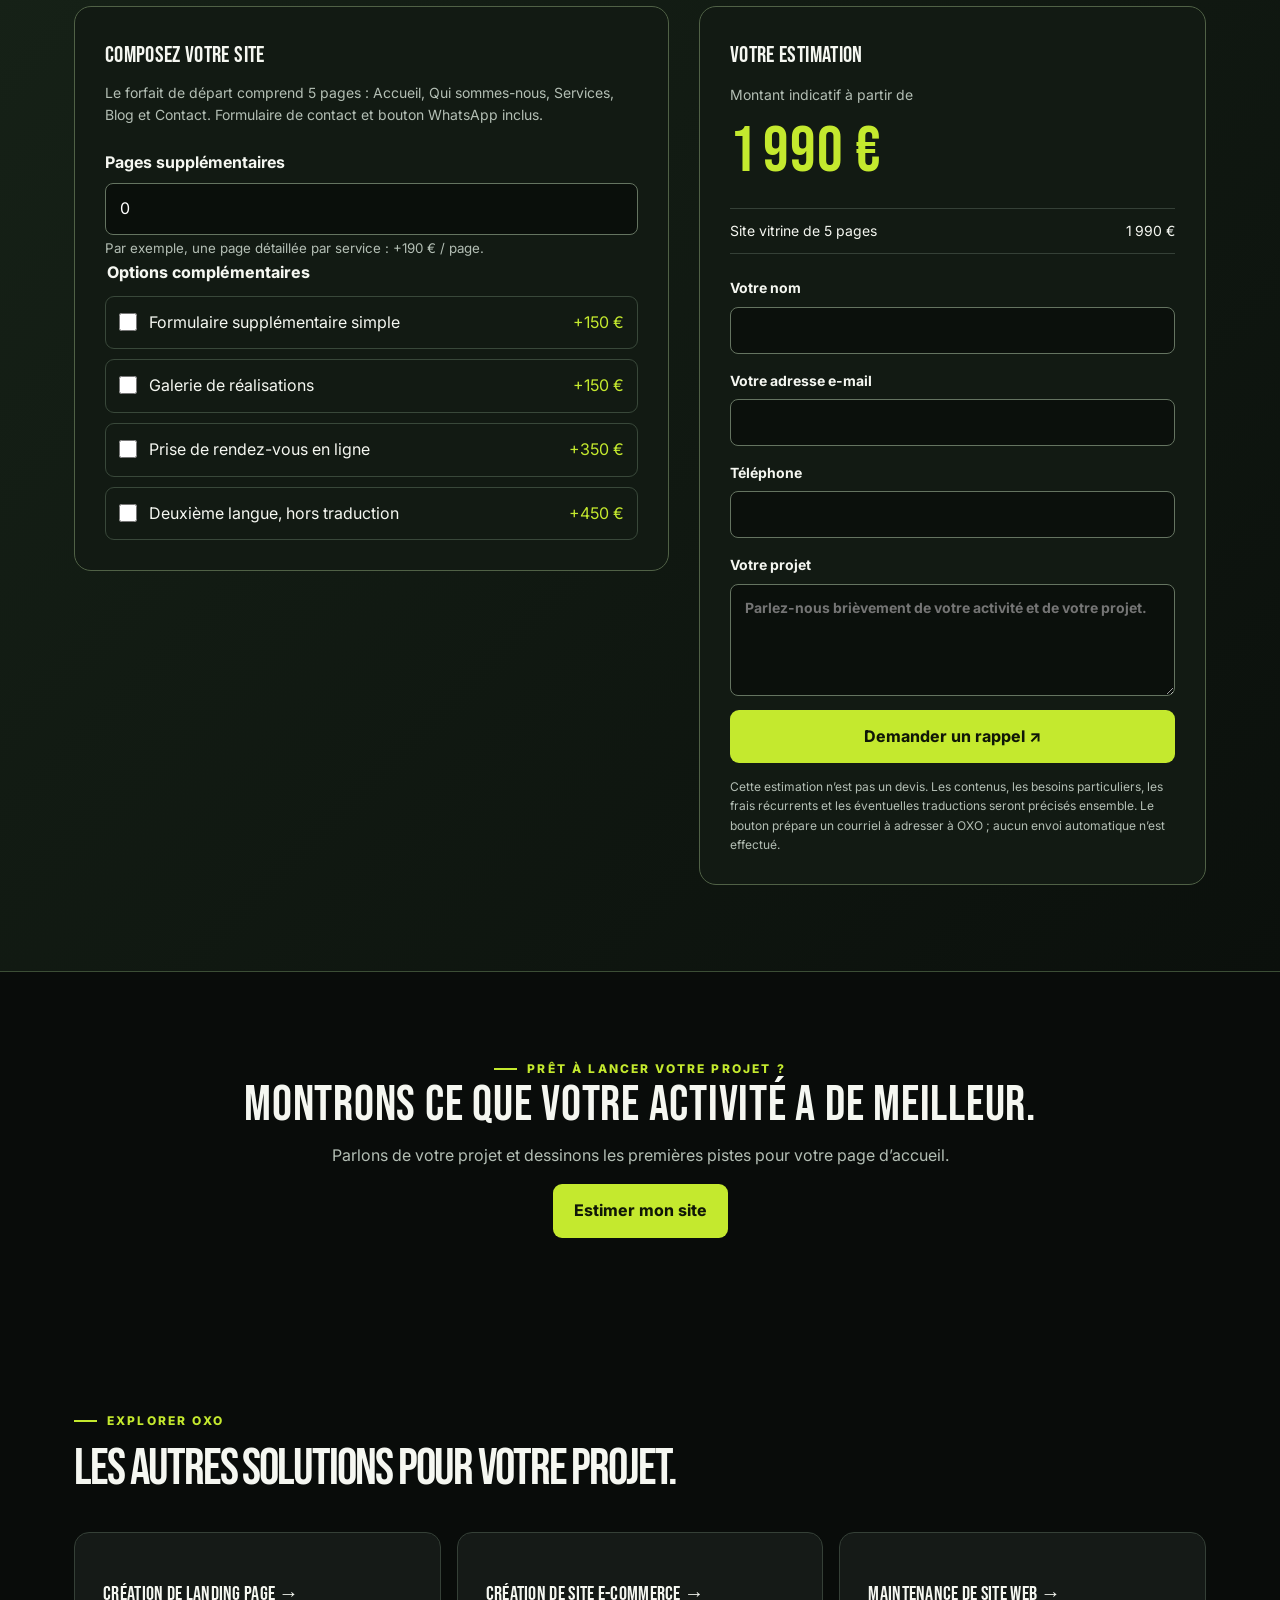
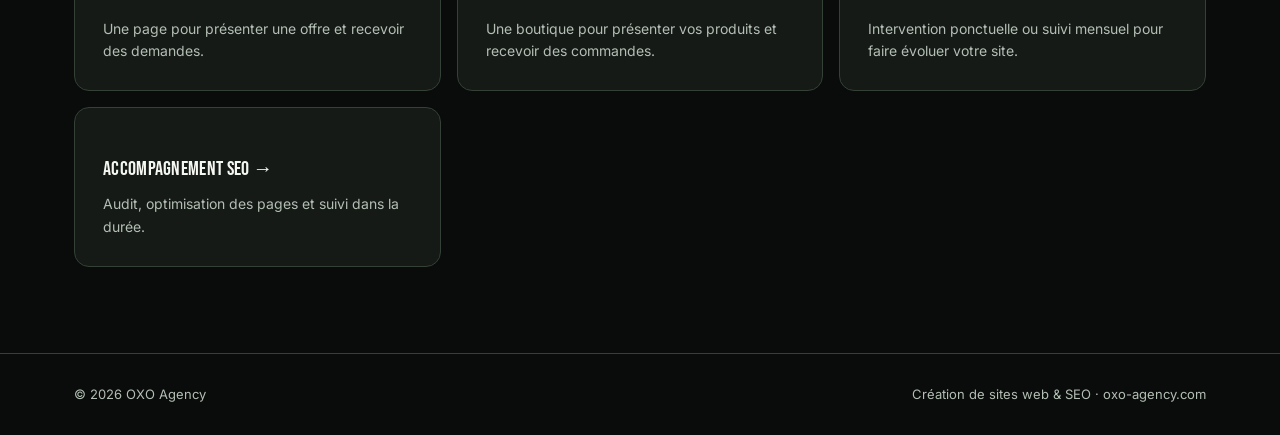
==== commit a11736e6: "Show showcase project screenshots" ====
--- a/site-vitrine.html
+++ b/site-vitrine.html
@@ -1,7 +1,7 @@
-<!doctype html><html lang="fr"><head><meta charset="utf-8"><meta name="viewport" content="width=device-width, initial-scale=1"><meta name="description" content="Création de site vitrine pour entreprises en France et en Belgique. Découvrez les réalisations OXO, une maquette offerte et une estimation dès 1 990 €."><title>Création de site vitrine pour entreprises | OXO Agency</title><link rel="stylesheet" href="oxo-site.css"><link rel="preconnect" href="https://fonts.googleapis.com"><link rel="preconnect" href="https://fonts.gstatic.com" crossorigin><link href="https://fonts.googleapis.com/css2?family=Inter:wght@400;500;600;700;800&family=Manrope:wght@500;600;700;800&display=swap" rel="stylesheet"><style>.lead-form{display:grid;gap:14px}.lead-fields{display:grid;gap:12px}.lead-fields label{display:grid;gap:6px;font-size:13px;font-weight:700}.lead-fields input,.lead-fields textarea{width:100%;background:#0b100c;color:#fff;border:1px solid #657461;border-radius:8px;padding:10px 12px;font:inherit;resize:vertical}.lead-form .btn{width:100%}.trap{position:absolute;left:-9999px;top:auto;width:1px;height:1px;overflow:hidden}h1,h2,h3,h4,h5,h6{font-family:Manrope,Inter,ui-sans-serif,system-ui,sans-serif}</style><link rel="stylesheet" href="oxo-motion.css"></head><body data-page="vitrine"><a class="skip" href="#contenu">Aller au contenu</a><header><div class="wrap nav"><a class="logo" href="index.html" aria-label="OXO Agency, accueil"><img src="oxo-logo.png" alt="OXO Agency" width="118" height="43"></a><nav class="navlinks" aria-label="Navigation principale"><a href="index.html">Accueil</a><div class="site-menu"><button type="button" id="web-menu" aria-expanded="false" aria-controls="web-options">Web ▾</button><div class="site-menu-panel" id="web-options"><a href="site-landing.html">Landing page</a><a href="site-vitrine.html">Site vitrine</a><a href="site-ecommerce.html">Site e-commerce</a><a href="site-maintenance.html">Maintenance</a></div></div><a href="site-seo.html">SEO</a><a href="site-vitrine.html#realisations">Réalisations</a><a href="site-vitrine.html#methode">Méthode OXO</a><a href="site-blog.html">Blog</a><a href="site-contact.html">Contact</a><a class="btn btn-primary" href="#estimation">Demander un devis</a></nav><a class="btn btn-primary mobile-cta" href="#estimation">Devis</a></div></header><main id="contenu">
+<!doctype html><html lang="fr"><head><meta charset="utf-8"><meta name="viewport" content="width=device-width, initial-scale=1"><meta name="description" content="Création de site vitrine pour entreprises en France et en Belgique. Découvrez les réalisations OXO, une maquette offerte et une estimation dès 1 990 €."><title>Création de site vitrine pour entreprises | OXO Agency</title><link rel="stylesheet" href="oxo-site.css?v=portfolio-2"><link rel="preconnect" href="https://fonts.googleapis.com"><link rel="preconnect" href="https://fonts.gstatic.com" crossorigin><link href="https://fonts.googleapis.com/css2?family=Inter:wght@400;500;600;700;800&family=Manrope:wght@500;600;700;800&display=swap" rel="stylesheet"><style>.lead-form{display:grid;gap:14px}.lead-fields{display:grid;gap:12px}.lead-fields label{display:grid;gap:6px;font-size:13px;font-weight:700}.lead-fields input,.lead-fields textarea{width:100%;background:#0b100c;color:#fff;border:1px solid #657461;border-radius:8px;padding:10px 12px;font:inherit;resize:vertical}.lead-form .btn{width:100%}.trap{position:absolute;left:-9999px;top:auto;width:1px;height:1px;overflow:hidden}h1,h2,h3,h4,h5,h6{font-family:Manrope,Inter,ui-sans-serif,system-ui,sans-serif}</style><link rel="stylesheet" href="oxo-motion.css"></head><body data-page="vitrine"><a class="skip" href="#contenu">Aller au contenu</a><header><div class="wrap nav"><a class="logo" href="index.html" aria-label="OXO Agency, accueil"><img src="oxo-logo.png" alt="OXO Agency" width="118" height="43"></a><nav class="navlinks" aria-label="Navigation principale"><a href="index.html">Accueil</a><div class="site-menu"><button type="button" id="web-menu" aria-expanded="false" aria-controls="web-options">Web ▾</button><div class="site-menu-panel" id="web-options"><a href="site-landing.html">Landing page</a><a href="site-vitrine.html">Site vitrine</a><a href="site-ecommerce.html">Site e-commerce</a><a href="site-maintenance.html">Maintenance</a></div></div><a href="site-seo.html">SEO</a><a href="site-vitrine.html#realisations">Réalisations</a><a href="site-vitrine.html#methode">Méthode OXO</a><a href="site-blog.html">Blog</a><a href="site-contact.html">Contact</a><a class="btn btn-primary" href="#estimation">Demander un devis</a></nav><a class="btn btn-primary mobile-cta" href="#estimation">Devis</a></div></header><main id="contenu">
   <section class="hero"><div class="wrap hero-grid"><div><span class="eyebrow">Création de site vitrine</span><h1>Création de site vitrine : un site qui donne envie de vous <span>contacter.</span></h1><p class="lead">Présentez votre activité avec clarté, inspirez confiance et transformez vos visites en demandes concrètes. OXO Agency conçoit votre site autour de vos objectifs.</p><div class="actions"><a class="btn btn-primary" href="#estimation">Estimer mon projet <span aria-hidden="true">↗</span></a><a class="btn btn-outline" href="#realisations">Voir nos réalisations</a></div><p class="hero-note">Maquette de la page d’accueil offerte après notre échange de découverte.</p></div><div class="mock" aria-hidden="true"><div class="browser"><i></i><i></i><i></i></div><div class="mock-body"><div class="mock-nav"><b>votre marque.</b><span>Services &nbsp; À propos &nbsp; Contact</span></div><div class="mock-content"><strong>Votre activité mérite d’être remarquée.</strong><p>Un site clair et soigné qui guide vos visiteurs vers l’essentiel.</p><span class="mock-pill">Nous contacter →</span></div><div class="mock-cards"><i></i><i></i><i></i></div></div></div></div></section>
   <section class="section" id="avantages"><div class="wrap"><div class="section-head"><span class="eyebrow">L’offre OXO</span><h2>Une présence en ligne à la hauteur de votre activité.</h2><p>Un site vitrine conçu pour expliquer votre offre et faciliter la prise de contact, sur ordinateur comme sur téléphone.</p></div><div class="intro-grid"><article class="feature"><span class="num">01 / CLARTÉ</span><h3>Une offre compréhensible</h3><p>Vos services, vos points forts et vos appels à l’action sont organisés pour que les visiteurs sachent quoi faire ensuite.</p></article><article class="feature"><span class="num">02 / CONFIANCE</span><h3>Un design cohérent</h3><p>Une interface adaptée à votre identité et à vos contenus, avec une expérience agréable sur tous les écrans.</p></article><article class="feature"><span class="num">03 / VISIBILITÉ</span><h3>Des bases SEO soignées</h3><p>Structure de page, titres et affichage mobile préparés pour une bonne base technique. La stratégie SEO approfondie est une prestation distincte.</p></article></div></div></section>
-  <section class="section projects" id="realisations"><div class="wrap"><div class="section-head"><span class="eyebrow">Réalisations</span><h2>Des projets concrets, des univers différents.</h2><p>Quatre sites vitrines réalisés par OXO Agency.</p></div><div class="project-grid"><article class="project"><div class="project-visual"><b>Younes Houssni</b></div><div class="project-info"><div><h3>Younes Houssni</h3><p>Photographie culinaire</p></div><a href="https://younes-houssni.com/" target="_blank" rel="noopener noreferrer" aria-label="Voir le site Younes Houssni, nouvel onglet">Voir le site ↗</a></div></article><article class="project"><div class="project-visual"><b>Booster Formations</b></div><div class="project-info"><div><h3>Booster Formations</h3><p>Formation professionnelle</p></div><a href="https://booster-formations.fr/" target="_blank" rel="noopener noreferrer" aria-label="Voir Booster Formations, nouvel onglet">Voir le site ↗</a></div></article><article class="project"><div class="project-visual"><b>Booster Consulting</b></div><div class="project-info"><div><h3>Booster Consulting</h3><p>Conseil et développement commercial</p></div><a href="https://booster-consulting.fr/" target="_blank" rel="noopener noreferrer" aria-label="Voir Booster Consulting, nouvel onglet">Voir le site ↗</a></div></article><article class="project"><div class="project-visual"><b>DUOULHINT</b></div><div class="project-info"><div><h3>DUOULHINT</h3><p>Peinture et application au Maroc</p></div><a href="https://duoulhint.ma/" target="_blank" rel="noopener noreferrer" aria-label="Voir DUOULHINT, nouvel onglet">Voir le site ↗</a></div></article></div></div></section>
+  <section class="section projects" id="realisations"><div class="wrap"><div class="section-head"><span class="eyebrow">Réalisations</span><h2>Des projets concrets, des univers différents.</h2><p>Des sites vitrines réalisés par OXO Agency.</p></div><div class="project-grid"><article class="project"><div class="project-visual"><b>Younes Houssni</b></div><div class="project-info"><div><h3>Younes Houssni</h3><p>Photographie culinaire</p></div><a href="https://younes-houssni.com/" target="_blank" rel="noopener noreferrer" aria-label="Voir le site Younes Houssni, nouvel onglet">Voir le site ↗</a></div></article><article class="project"><div class="project-visual"><b>Booster Formations</b></div><div class="project-info"><div><h3>Booster Formations</h3><p>Formation professionnelle</p></div><a href="https://booster-formations.fr/" target="_blank" rel="noopener noreferrer" aria-label="Voir Booster Formations, nouvel onglet">Voir le site ↗</a></div></article><article class="project"><div class="project-visual"><b>Booster Consulting</b></div><div class="project-info"><div><h3>Booster Consulting</h3><p>Conseil et développement commercial</p></div><a href="https://booster-consulting.fr/" target="_blank" rel="noopener noreferrer" aria-label="Voir Booster Consulting, nouvel onglet">Voir le site ↗</a></div></article><article class="project"><div class="project-visual project-visual--preview" style="--cover-bg:#e9d9dc;--cover-ink:#512235"><div class="project-preview-copy"><span>DUOULHINT</span><strong>La couleur prend vie.</strong><small>Peinture et application au Maroc</small></div><div class="project-preview-frame"><img src="oxo-duoulhint.png" alt="Aperçu de la page d’accueil de DUOULHINT" loading="lazy"></div></div><div class="project-info"><div><h3>DUOULHINT</h3><p>Peinture et application au Maroc</p></div><a href="https://duoulhint.ma/" target="_blank" rel="noopener noreferrer" aria-label="Voir DUOULHINT, nouvel onglet">Voir le site ↗</a></div></article><article class="project"><div class="project-visual project-visual--preview" style="--cover-bg:#2b211d;--cover-ink:#f1d19b"><div class="project-preview-copy"><span>ZAFA BEAUTY CENTER</span><strong>Révélez votre beauté.</strong><small>Salon de beauté à Casablanca</small></div><div class="project-preview-frame"><img src="oxo-zafa.png" alt="Aperçu de la page d’accueil de Zafa Beauty Center" loading="lazy"></div></div><div class="project-info"><div><h3>Zafa Beauty Center</h3><p>Salon de beauté à Casablanca</p></div><a href="https://zafa.ma/" target="_blank" rel="noopener noreferrer" aria-label="Voir Zafa Beauty Center, nouvel onglet">Voir le site ↗</a></div></article><article class="project"><div class="project-visual project-visual--preview" style="--cover-bg:#e2ece5;--cover-ink:#184b37"><div class="project-preview-copy"><span>ROYAL EVENT MALI</span><strong>Vos moments d’exception.</strong><small>Traiteur et événementiel</small></div><div class="project-preview-frame"><img src="oxo-royaleventmali.png" alt="Aperçu de la page d’accueil de Royal Event Mali" loading="lazy"></div></div><div class="project-info"><div><h3>Royal Event Mali</h3><p>Traiteur et événementiel</p></div><a href="https://royaleventmali.com/" target="_blank" rel="noopener noreferrer" aria-label="Voir Royal Event Mali, nouvel onglet">Voir le site ↗</a></div></article></div></div></section>
   <section class="section" id="details"><div class="wrap"><div class="section-head"><span class="eyebrow">Création de site vitrine</span><h2>Un site professionnel qui explique votre offre et facilite les demandes.</h2><p>Votre futur client doit comprendre rapidement ce que vous faites, à qui vous vous adressez et comment vous joindre. OXO Agency organise ces informations dans un parcours clair : une page d’accueil qui présente votre promesse, une page Services qui résume votre offre, une page À propos qui donne du contexte, un blog pour publier vos articles et une page Contact avec formulaire.</p><p>Si vos prestations méritent chacune une explication détaillée, nous ajoutons des pages de service dédiées. Le calculateur vous aide à estimer ce périmètre avant notre rendez-vous ; nous vérifions ensemble les contenus, les fonctions et le devis final.</p></div><div class="intro-grid"><article class="feature"><span class="num">PÉRIMÈTRE</span><h3>Ce que comprend le départ</h3><p>Cinq pages, un formulaire de contact et un bouton WhatsApp. Vous fournissez les textes et les visuels ; la rédaction ou les fonctions particulières se chiffrent séparément.</p></article><article class="feature"><span class="num">VISIBILITÉ</span><h3>Une structure lisible</h3><p>Des titres explicites, des pages liées entre elles et une présentation adaptée au mobile. Une stratégie SEO continue peut ensuite développer les contenus et mesurer les résultats.</p></article><article class="feature"><span class="num">FRANCE & BELGIQUE</span><h3>Un échange à distance</h3><p>Nous pouvons échanger avec des entreprises francophones en France et en Belgique. Le projet est cadré à distance avec vos informations et vos validations.</p></article></div></div></section>
 <section class="section projects" id="questions"><div class="wrap"><div class="section-head"><span class="eyebrow">Questions fréquentes</span><h2>Avant de lancer votre site vitrine.</h2></div><div class="intro-grid"><article class="feature"><h3>Combien coûte un site vitrine ?</h3><p>Notre estimation démarre à 1 990 € pour les cinq pages prévues. Une page standard supplémentaire ajoute 190 €. Le devis final dépend des contenus et des fonctionnalités retenues.</p></article><article class="feature"><h3>Le blog comprend-il des articles ?</h3><p>La page Blog est prévue dans la structure de départ. La rédaction et la publication d’articles demandent un travail distinct, à chiffrer selon le sujet et le volume.</p></article><article class="feature"><h3>La maquette est-elle offerte ?</h3><p>Après le formulaire et un échange de découverte, nous préparons une proposition visuelle pour la page d’accueil. La création du site complet commence après validation du devis.</p></article></div></div></section><section class="section" id="methode"><div class="wrap"><div class="section-head"><span class="eyebrow">Méthode OXO</span><h2>Votre projet commence par une conversation.</h2></div><div class="steps"><div class="step"><small>01</small><h3>Votre demande</h3><p>Vous indiquez vos besoins et obtenez une première estimation.</p></div><div class="step"><small>02</small><h3>Notre échange</h3><p>Nous discutons de votre activité, de vos objectifs et des contenus disponibles.</p></div><div class="step"><small>03</small><h3>Maquette offerte</h3><p>Nous préparons une proposition visuelle pour la page d’accueil.</p></div><div class="step"><small>04</small><h3>Devis et création</h3><p>Après validation de la direction et accord sur le devis, nous réalisons le site complet.</p></div></div></div></section>
   <section class="section pricing" id="estimation"><div class="wrap"><div class="section-head"><span class="eyebrow">Votre projet, votre budget</span><h2>Estimez votre site vitrine.</h2><p>Choisissez le nombre de pages et les fonctions utiles à votre activité. Le montant s’actualise immédiatement.</p></div><div class="calc"><form class="form-panel" id="calculator"><h3>Composez votre site</h3><p class="included">Le forfait de départ comprend 5 pages : Accueil, Qui sommes-nous, Services, Blog et Contact. Formulaire de contact et bouton WhatsApp inclus.</p><div class="field"><label for="pages">Pages supplémentaires</label><input id="pages" name="pages" type="number" min="0" max="100" step="1" value="0" inputmode="numeric"><small>Par exemple, une page détaillée par service : +190 € / page.</small></div><fieldset><legend>Options complémentaires</legend><div class="checks"><label class="check"><input type="checkbox" name="extra-form" data-price="150" data-label="Formulaire supplémentaire simple"><span>Formulaire supplémentaire simple</span><em>+150 €</em></label><label class="check"><input type="checkbox" name="gallery" data-price="150" data-label="Galerie de réalisations"><span>Galerie de réalisations</span><em>+150 €</em></label><label class="check"><input type="checkbox" name="booking" data-price="350" data-label="Prise de rendez-vous en ligne"><span>Prise de rendez-vous en ligne</span><em>+350 €</em></label><label class="check"><input type="checkbox" name="language" data-price="450" data-label="Deuxième langue, hors traduction"><span>Deuxième langue, hors traduction</span><em>+450 €</em></label></div></fieldset></form><aside class="summary" aria-label="Estimation de votre projet"><h3>Votre estimation</h3><span class="label">Montant indicatif à partir de</span><div class="price" id="total" aria-live="polite">1 990 €</div><ul class="breakdown" id="breakdown"><li><span>Site vitrine de 5 pages</span><span>1 990 €</span></li></ul><form class="lead-form" action="devis.php" method="post">
@@ -15,4 +15,4 @@
   <section class="cta"><div class="wrap"><span class="eyebrow">Prêt à lancer votre projet ?</span><h2>Montrons ce que votre activité a de meilleur.</h2><p>Parlons de votre projet et dessinons les premières pistes pour votre page d’accueil.</p><a class="btn btn-primary" href="#estimation">Estimer mon site</a></div></section>
 <section class="section" id="autres-services"><div class="wrap"><div class="section-head"><span class="eyebrow">Explorer OXO</span><h2>Les autres solutions pour votre projet.</h2></div><div class="intro-grid"><article class="feature"><h3><a href="site-landing.html">Création de landing page →</a></h3><p>Une page pour présenter une offre et recevoir des demandes.</p></article><article class="feature"><h3><a href="site-ecommerce.html">Création de site e-commerce →</a></h3><p>Une boutique pour présenter vos produits et recevoir des commandes.</p></article><article class="feature"><h3><a href="site-maintenance.html">Maintenance de site web →</a></h3><p>Intervention ponctuelle ou suivi mensuel pour faire évoluer votre site.</p></article><article class="feature"><h3><a href="site-seo.html">Accompagnement SEO →</a></h3><p>Audit, optimisation des pages et suivi dans la durée.</p></article></div></div></section></main><footer class="foot"><div class="wrap"><span>© 2026 OXO Agency</span><span>Création de sites web & SEO · <a href="https://oxo-agency.com/">oxo-agency.com</a></span></div></footer><script>(()=>{const menu=document.querySelector('.site-menu'),button=document.getElementById('web-menu');if(!menu||!button)return;button.addEventListener('click',()=>{const open=menu.classList.toggle('open');button.setAttribute('aria-expanded',String(open))});document.addEventListener('click',event=>{if(!menu.contains(event.target)){menu.classList.remove('open');button.setAttribute('aria-expanded','false')}})})();</script><script>
 (()=>{const form=document.getElementById('calculator'),pages=document.getElementById('pages'),total=document.getElementById('total'),breakdown=document.getElementById('breakdown');const euro=n=>new Intl.NumberFormat('fr-FR',{style:'currency',currency:'EUR',maximumFractionDigits:0}).format(n);function update(){let count=Math.max(0,Math.min(100,parseInt(pages.value,10)||0));let amount=1990+count*190;let lines=[['Site vitrine de 5 pages',1990]];if(count)lines.push([count+' page'+(count>1?'s':'')+' supplémentaire'+(count>1?'s':''),count*190]);for(const input of form.querySelectorAll('input[type=checkbox]:checked')){let value=Number(input.dataset.price);amount+=value;lines.push([input.dataset.label,value])}total.textContent=euro(amount);breakdown.replaceChildren(...lines.map(([label,price])=>{const li=document.createElement('li'),name=document.createElement('span'),val=document.createElement('span');name.textContent=label;val.textContent=euro(price);li.append(name,val);return li}));document.getElementById('estimate-field').value=euro(amount);document.getElementById('detail-field').value=lines.map(([label,price])=>label+' : '+euro(price)).join('\n')}form.addEventListener('input',update);form.addEventListener('change',update);update()})();
-</script><script src="oxo-motion.js" defer></script></body></html>+</script><script src="oxo-motion.js" defer></script></body></html>
--- a/oxo-site.css
+++ b/oxo-site.css
@@ -11,3 +11,36 @@
 .blog-topics{display:flex;flex-wrap:wrap;gap:10px;margin:0 0 30px}.blog-topics span{padding:8px 14px;border:1px solid var(--line);border-radius:30px;color:var(--muted);font-size:13px}.blog-grid{display:grid;grid-template-columns:repeat(auto-fit,minmax(260px,1fr));gap:20px}.blog-card,.blog-next{background:var(--panel);border:1px solid var(--line);border-radius:16px;padding:32px}.blog-card h3{font-size:26px;line-height:1.25;margin:20px 0 12px}.blog-card p{color:var(--muted)}.blog-read,.blog-article a:not(.btn){color:var(--lime);text-decoration:underline;text-underline-offset:3px}.blog-next{margin-top:45px}.blog-next p{color:var(--muted)}.blog-article{max-width:800px;font-size:18px;line-height:1.8}.blog-article h2{font-size:clamp(26px,3vw,38px);line-height:1.25;margin:48px 0 18px}.blog-article p,.blog-article li{color:#d3ded4}.blog-article li{margin:12px 0}.blog-article-hero .eyebrow{display:flex;margin:28px 0 0}
 
 .home-hero-inner{display:grid;grid-template-columns:1.4fr .6fr;gap:52px;align-items:center}.home-hero-panel{padding:30px;border:1px solid var(--line);border-radius:20px;background:var(--panel);box-shadow:0 25px 70px #0007}.home-hero-panel p{margin:22px 0;border-bottom:1px solid var(--line);padding-bottom:15px}.home-hero-panel strong{color:var(--lime);margin-right:12px}.home-hero-panel a{color:var(--lime)}.home-service-grid{display:grid;grid-template-columns:repeat(2,1fr);gap:16px}.home-service,.home-proof{display:block;padding:28px;background:var(--panel);border:1px solid var(--line);border-radius:15px}.home-service-wide{grid-column:span 2}.home-service>span{color:var(--lime);font-size:12px;letter-spacing:.12em;text-transform:uppercase}.home-service h3{font-size:24px;margin:16px 0 10px}.home-service p{color:var(--muted);margin:0}.home-service a:hover,.home-proof:hover{color:var(--lime)}.home-proof-grid{display:grid;grid-template-columns:repeat(3,1fr);gap:16px}.home-proof{min-height:160px;display:flex;flex-direction:column;justify-content:space-between}.home-proof strong{font-family:Manrope,Inter,sans-serif;font-size:21px}.home-proof span{color:var(--lime)}.home-small{font-size:12px;margin-top:16px}.home-contact{display:flex;align-items:center;justify-content:space-between;gap:30px}.home-contact h2{font-size:clamp(32px,4vw,54px);max-width:780px;margin:18px 0}.home-contact p{color:var(--muted)}@media(max-width:850px){.home-hero-inner{grid-template-columns:1fr}.home-proof-grid{grid-template-columns:1fr 1fr}}@media(max-width:600px){.home-service-grid,.home-proof-grid{grid-template-columns:1fr}.home-service-wide{grid-column:auto}.home-contact{align-items:flex-start;flex-direction:column}}
+
+/* Formulaires de devis */
+.lead-form{display:grid;gap:18px;margin-top:22px}
+.lead-form .trap{position:absolute;width:1px;height:1px;overflow:hidden;clip-path:inset(50%);white-space:nowrap}
+.lead-form .lead-fields{display:grid;gap:16px}
+.lead-form .lead-fields label{display:grid;gap:7px;font-size:14px;font-weight:700}
+.lead-form .lead-fields input,.lead-form .lead-fields select,.lead-form .lead-fields textarea{display:block;width:100%;min-width:0;padding:12px 14px;background:#0b100c;color:var(--ink);border:1px solid #657461;border-radius:8px;font:inherit;line-height:1.5}
+.lead-form .lead-fields textarea{min-height:112px;resize:vertical}
+.lead-form .lead-fields input:focus-visible,.lead-form .lead-fields select:focus-visible,.lead-form .lead-fields textarea:focus-visible{outline:2px solid var(--lime);outline-offset:2px}
+
+.contact-form .trap{position:absolute;width:1px;height:1px;overflow:hidden;clip-path:inset(50%);white-space:nowrap}
+
+/* Couverture de la réalisation Mehdi Tahri */
+.project-visual--mehdi{display:flex;align-items:center;justify-content:space-between;gap:12px;padding:22px 28px;background:linear-gradient(135deg,#efece7,#d9d3cc)!important;color:#211e1c}
+.project-visual--mehdi:after{display:none}
+.mehdi-cover-copy{display:grid;gap:7px;position:relative;z-index:1;max-width:52%}
+.mehdi-cover-copy span{font-size:11px;font-weight:800;letter-spacing:.22em}
+.mehdi-cover-copy strong{font-family:"Bebas Neue",sans-serif;font-size:clamp(27px,3vw,42px);font-weight:400;line-height:.98}
+.mehdi-cover-copy small{font-size:12px;line-height:1.3}
+.mehdi-cover-frame{flex:0 0 48%;height:230px;align-self:flex-start;overflow:hidden;background:white;border:5px solid white;border-radius:9px;box-shadow:0 14px 30px #4a3d3255;transform:rotate(4deg) translateY(15px)}
+.mehdi-cover-frame img{display:block;width:100%;height:auto}
+@media(max-width:600px){.project-visual--mehdi{padding:14px 18px}.mehdi-cover-copy{max-width:48%}.mehdi-cover-copy strong{font-size:27px}.mehdi-cover-frame{flex-basis:47%;height:175px;border-width:4px}}
+
+/* Aperçus des réalisations */
+.project-visual--preview{display:flex;align-items:center;justify-content:space-between;gap:12px;padding:22px 28px;background:var(--cover-bg,#eae9e6)!important;color:var(--cover-ink,#211e1c)}
+.project-visual--preview:after{display:none}
+.project-preview-copy{display:grid;gap:7px;position:relative;z-index:1;max-width:52%}
+.project-preview-copy span{font-size:11px;font-weight:800;letter-spacing:.18em}
+.project-preview-copy strong{font-family:"Bebas Neue",sans-serif;font-size:clamp(27px,3vw,42px);font-weight:400;line-height:.98}
+.project-preview-copy small{font-size:12px;line-height:1.3}
+.project-preview-frame{flex:0 0 48%;height:230px;align-self:flex-start;overflow:hidden;background:white;border:5px solid white;border-radius:9px;box-shadow:0 14px 30px #231e1c55;transform:rotate(4deg) translateY(15px)}
+.project-preview-frame img{display:block;width:100%;height:auto}
+@media(max-width:600px){.project-visual--preview{padding:14px 18px}.project-preview-copy{max-width:48%}.project-preview-copy strong{font-size:27px}.project-preview-frame{flex-basis:47%;height:175px;border-width:4px}}
--- a/oxo-motion.css
+++ b/oxo-motion.css
@@ -21,7 +21,7 @@
 @media(prefers-reduced-motion:reduce){.hero::before{animation:none}.oxo-reveal{opacity:1;transform:none;filter:none;transition:none}.oxo-pointer{display:none}.home-hero-panel,.home-service,.home-proof,.step,.blog-card{transition:none}}
 
 /* Bebas Neue supplied by Anas: display type for headlines and key labels. */
-@font-face{font-family:"Bebas Neue";src:url("fonts/BebasNeue-Regular.ttf") format("truetype");font-style:normal;font-weight:400;font-display:swap}
+@font-face{font-family:"Bebas Neue";src:url("BebasNeue-Regular.ttf") format("truetype");font-style:normal;font-weight:400;font-display:swap}
 h1,h2,h3,h4,h5,h6,.price{font-family:"Bebas Neue",Impact,sans-serif;font-weight:400;letter-spacing:.015em}
 .hero h1{line-height:.96;letter-spacing:.005em}
 .section-head h2,.cta h2,.home-contact h2{line-height:1.04}
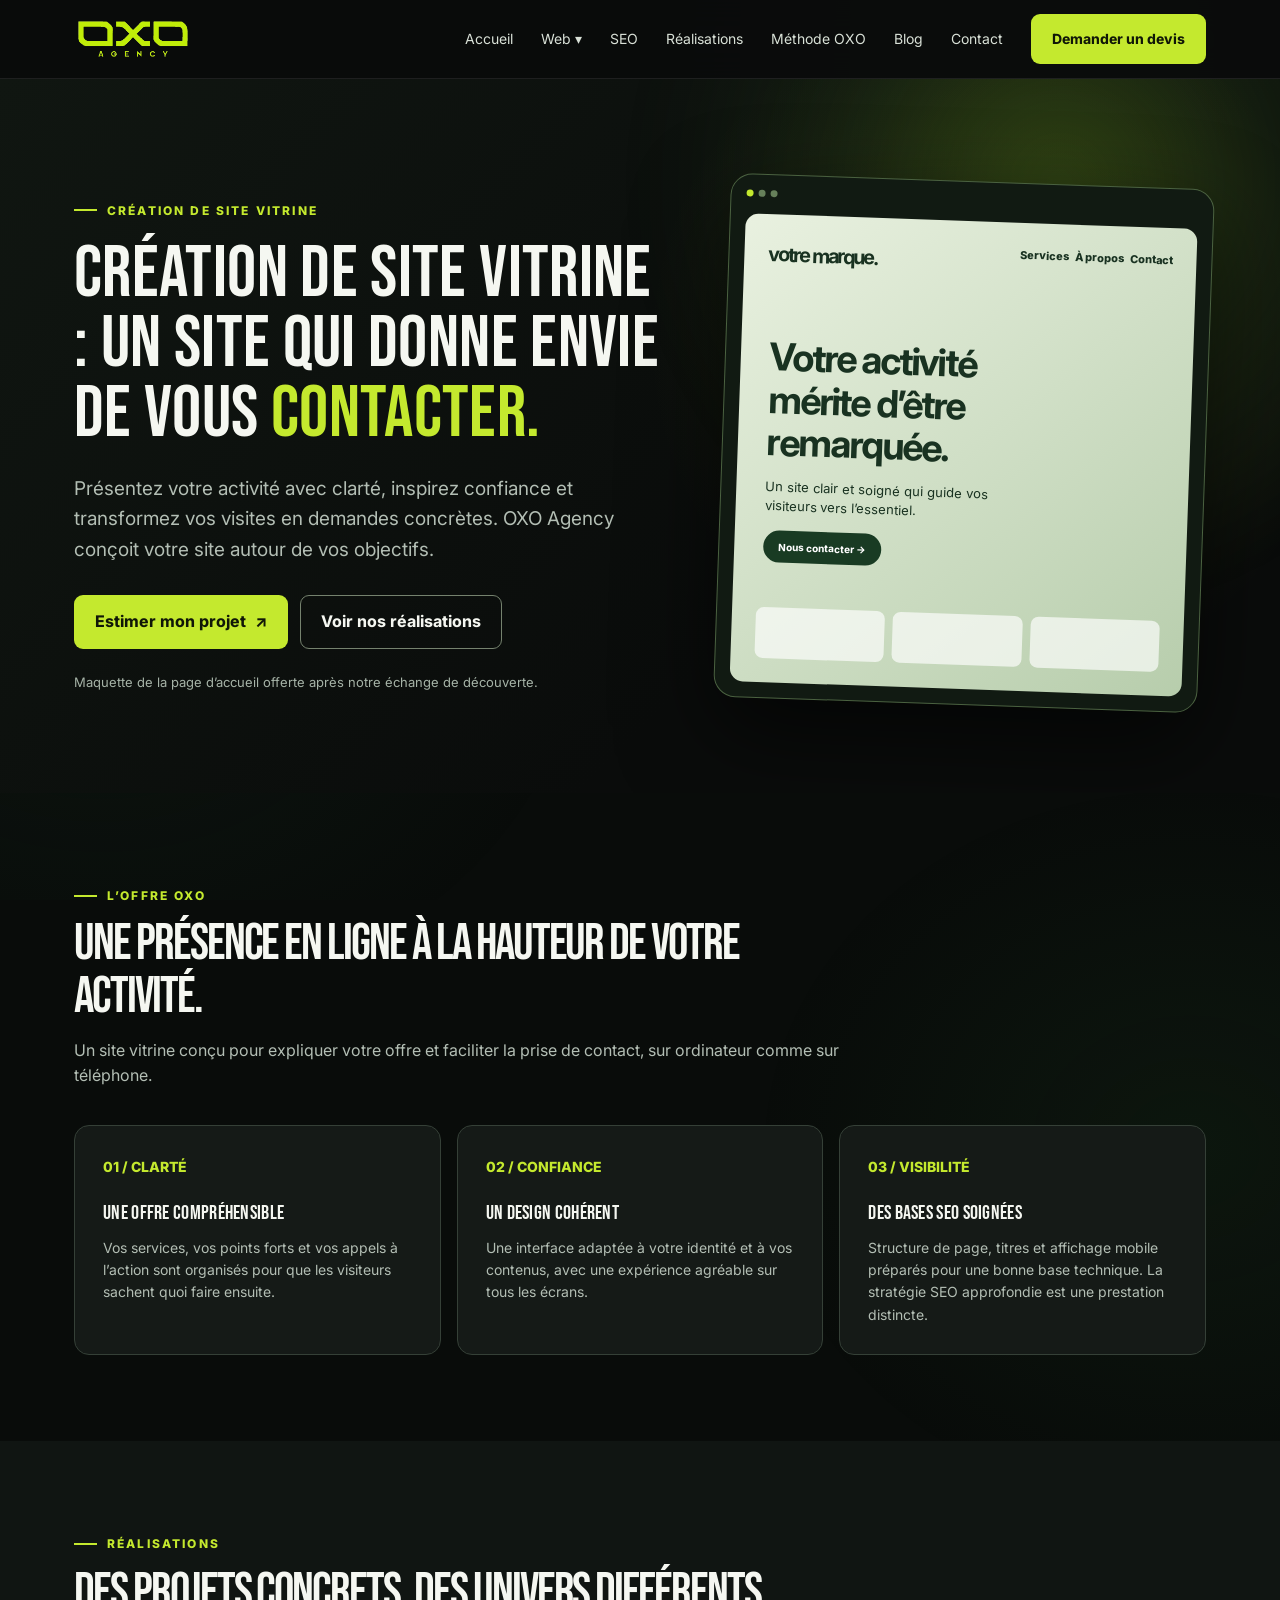
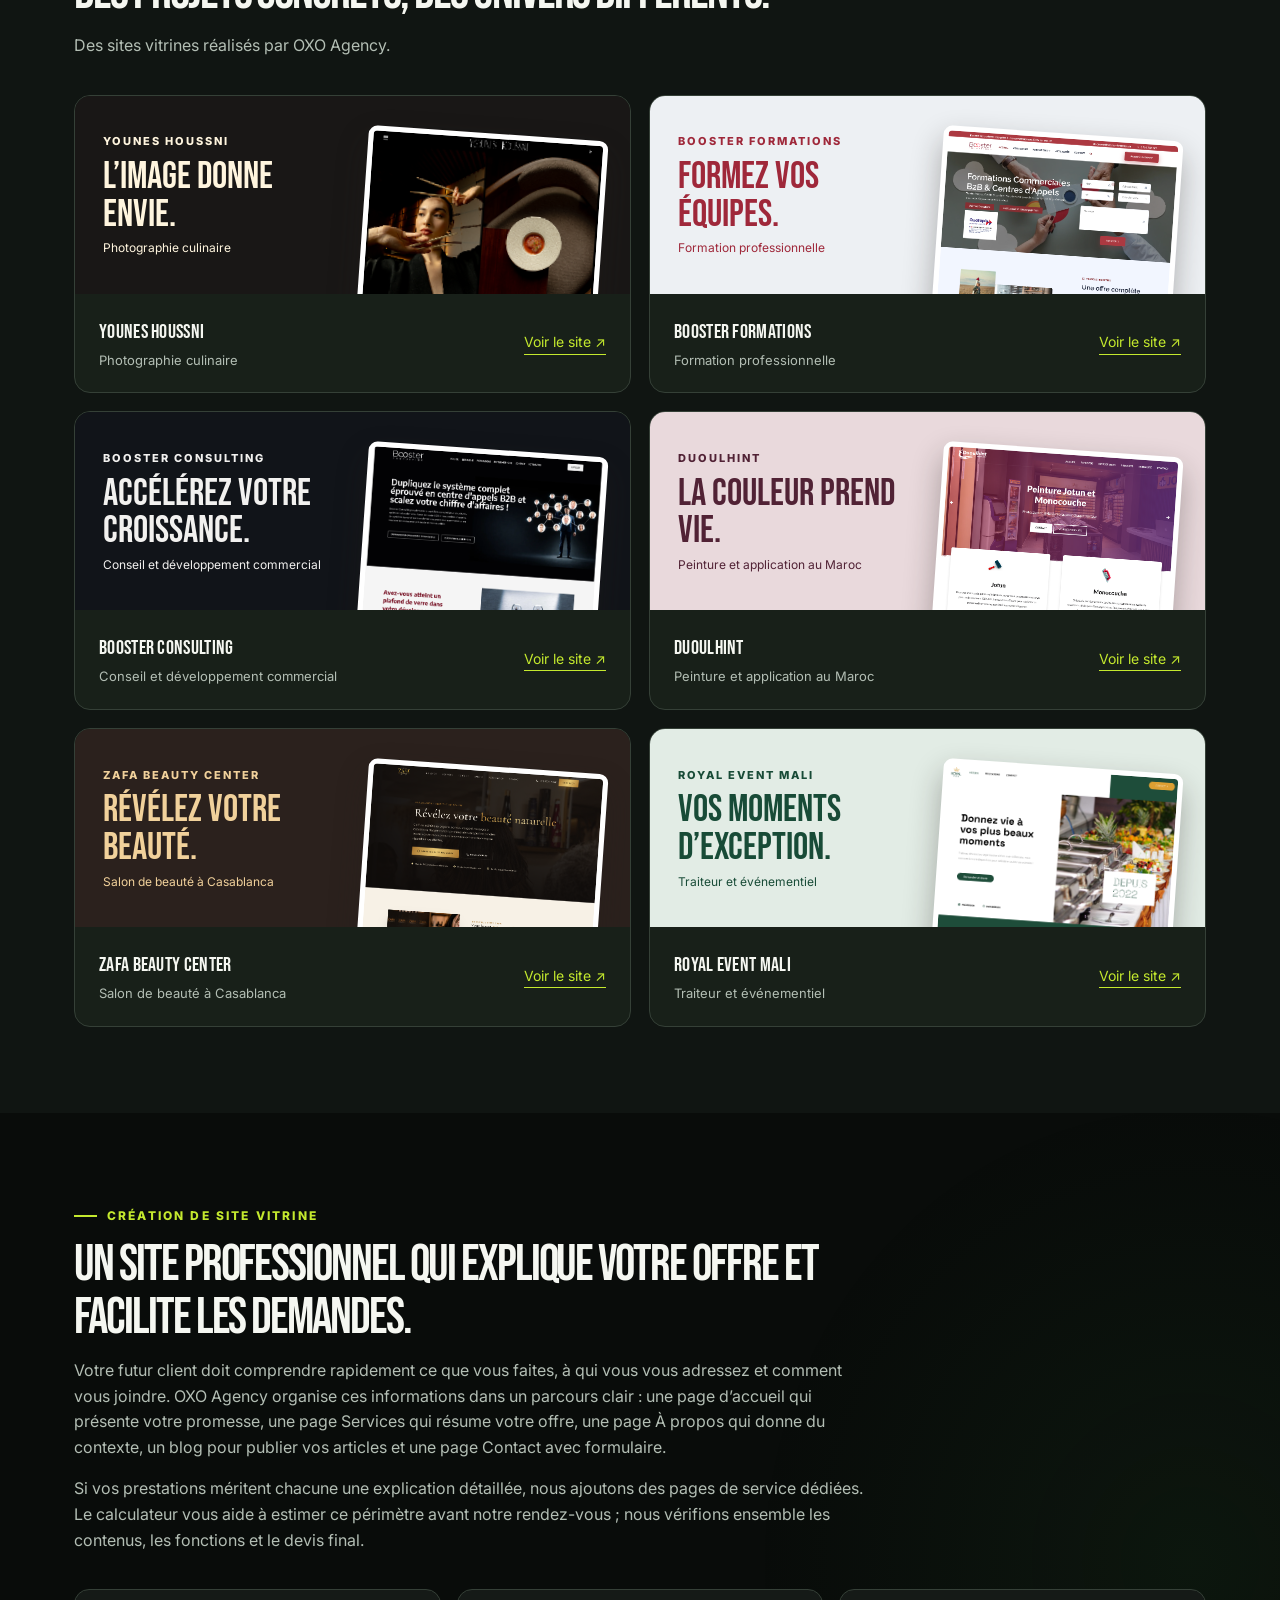
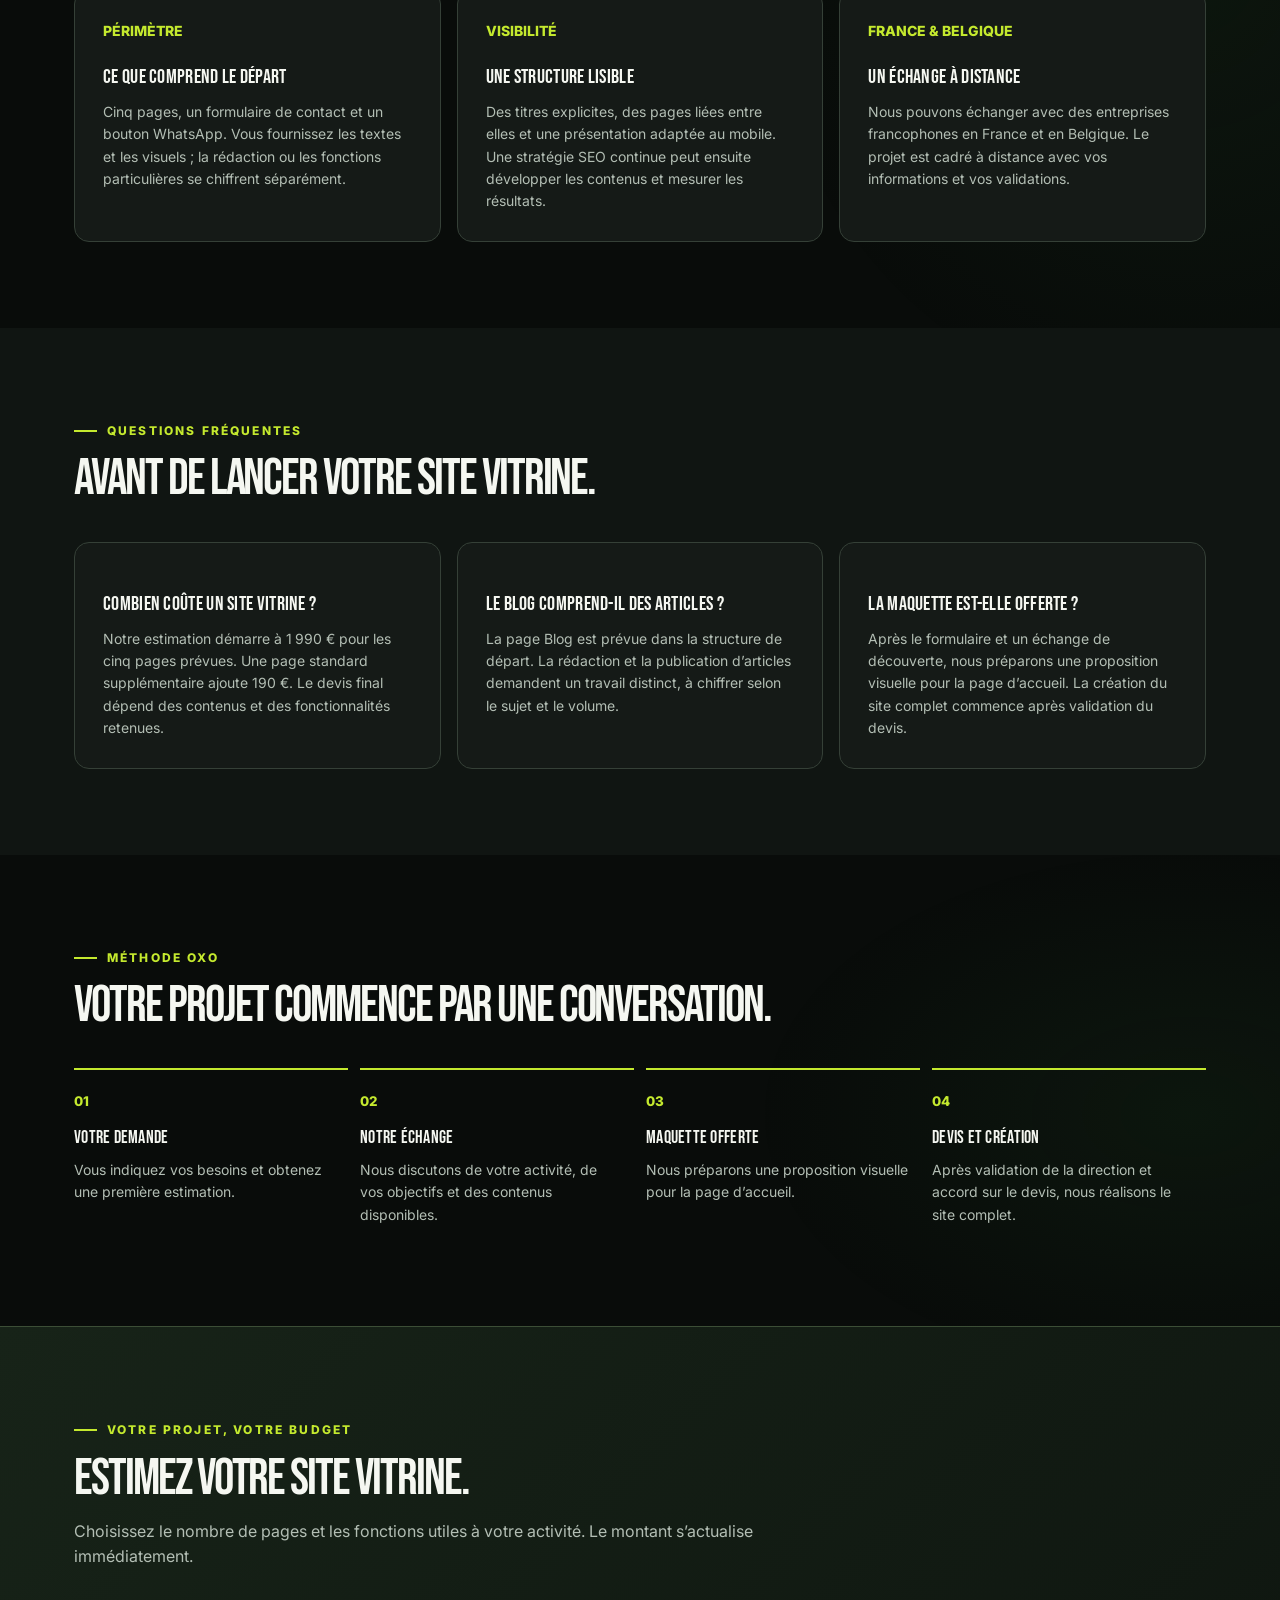
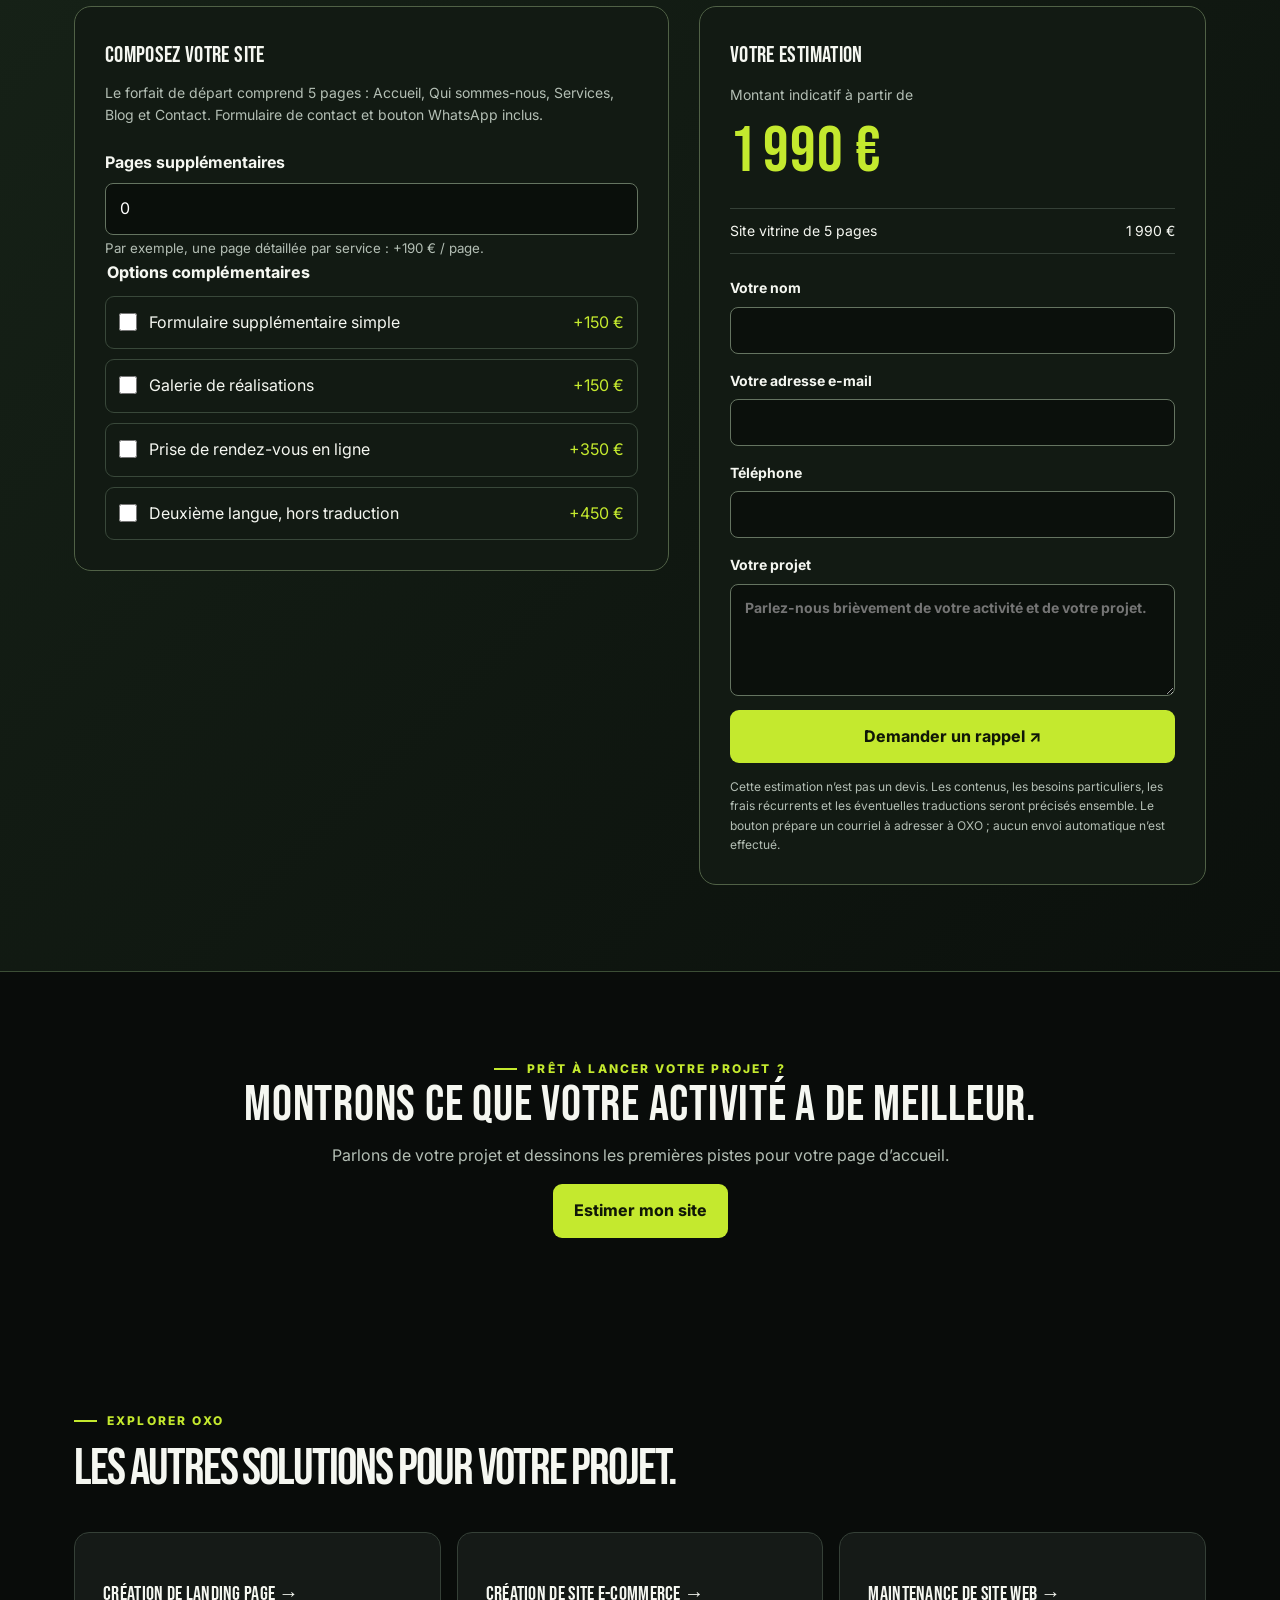
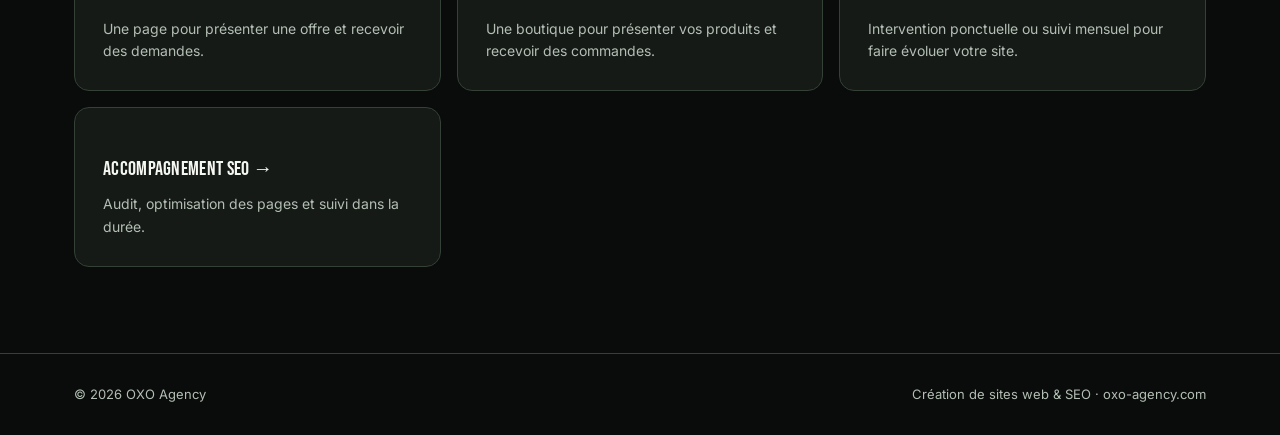
==== commit a11c6d6a: "Show remaining showcase project screenshots" ====
--- a/site-vitrine.html
+++ b/site-vitrine.html
@@ -1,7 +1,7 @@
-<!doctype html><html lang="fr"><head><meta charset="utf-8"><meta name="viewport" content="width=device-width, initial-scale=1"><meta name="description" content="Création de site vitrine pour entreprises en France et en Belgique. Découvrez les réalisations OXO, une maquette offerte et une estimation dès 1 990 €."><title>Création de site vitrine pour entreprises | OXO Agency</title><link rel="stylesheet" href="oxo-site.css?v=portfolio-2"><link rel="preconnect" href="https://fonts.googleapis.com"><link rel="preconnect" href="https://fonts.gstatic.com" crossorigin><link href="https://fonts.googleapis.com/css2?family=Inter:wght@400;500;600;700;800&family=Manrope:wght@500;600;700;800&display=swap" rel="stylesheet"><style>.lead-form{display:grid;gap:14px}.lead-fields{display:grid;gap:12px}.lead-fields label{display:grid;gap:6px;font-size:13px;font-weight:700}.lead-fields input,.lead-fields textarea{width:100%;background:#0b100c;color:#fff;border:1px solid #657461;border-radius:8px;padding:10px 12px;font:inherit;resize:vertical}.lead-form .btn{width:100%}.trap{position:absolute;left:-9999px;top:auto;width:1px;height:1px;overflow:hidden}h1,h2,h3,h4,h5,h6{font-family:Manrope,Inter,ui-sans-serif,system-ui,sans-serif}</style><link rel="stylesheet" href="oxo-motion.css"></head><body data-page="vitrine"><a class="skip" href="#contenu">Aller au contenu</a><header><div class="wrap nav"><a class="logo" href="index.html" aria-label="OXO Agency, accueil"><img src="oxo-logo.png" alt="OXO Agency" width="118" height="43"></a><nav class="navlinks" aria-label="Navigation principale"><a href="index.html">Accueil</a><div class="site-menu"><button type="button" id="web-menu" aria-expanded="false" aria-controls="web-options">Web ▾</button><div class="site-menu-panel" id="web-options"><a href="site-landing.html">Landing page</a><a href="site-vitrine.html">Site vitrine</a><a href="site-ecommerce.html">Site e-commerce</a><a href="site-maintenance.html">Maintenance</a></div></div><a href="site-seo.html">SEO</a><a href="site-vitrine.html#realisations">Réalisations</a><a href="site-vitrine.html#methode">Méthode OXO</a><a href="site-blog.html">Blog</a><a href="site-contact.html">Contact</a><a class="btn btn-primary" href="#estimation">Demander un devis</a></nav><a class="btn btn-primary mobile-cta" href="#estimation">Devis</a></div></header><main id="contenu">
+<!doctype html><html lang="fr"><head><meta charset="utf-8"><meta name="viewport" content="width=device-width, initial-scale=1"><meta name="description" content="Création de site vitrine pour entreprises en France et en Belgique. Découvrez les réalisations OXO, une maquette offerte et une estimation dès 1 990 €."><title>Création de site vitrine pour entreprises | OXO Agency</title><link rel="stylesheet" href="oxo-site.css?v=portfolio-3"><link rel="preconnect" href="https://fonts.googleapis.com"><link rel="preconnect" href="https://fonts.gstatic.com" crossorigin><link href="https://fonts.googleapis.com/css2?family=Inter:wght@400;500;600;700;800&family=Manrope:wght@500;600;700;800&display=swap" rel="stylesheet"><style>.lead-form{display:grid;gap:14px}.lead-fields{display:grid;gap:12px}.lead-fields label{display:grid;gap:6px;font-size:13px;font-weight:700}.lead-fields input,.lead-fields textarea{width:100%;background:#0b100c;color:#fff;border:1px solid #657461;border-radius:8px;padding:10px 12px;font:inherit;resize:vertical}.lead-form .btn{width:100%}.trap{position:absolute;left:-9999px;top:auto;width:1px;height:1px;overflow:hidden}h1,h2,h3,h4,h5,h6{font-family:Manrope,Inter,ui-sans-serif,system-ui,sans-serif}</style><link rel="stylesheet" href="oxo-motion.css"></head><body data-page="vitrine"><a class="skip" href="#contenu">Aller au contenu</a><header><div class="wrap nav"><a class="logo" href="index.html" aria-label="OXO Agency, accueil"><img src="oxo-logo.png" alt="OXO Agency" width="118" height="43"></a><nav class="navlinks" aria-label="Navigation principale"><a href="index.html">Accueil</a><div class="site-menu"><button type="button" id="web-menu" aria-expanded="false" aria-controls="web-options">Web ▾</button><div class="site-menu-panel" id="web-options"><a href="site-landing.html">Landing page</a><a href="site-vitrine.html">Site vitrine</a><a href="site-ecommerce.html">Site e-commerce</a><a href="site-maintenance.html">Maintenance</a></div></div><a href="site-seo.html">SEO</a><a href="site-vitrine.html#realisations">Réalisations</a><a href="site-vitrine.html#methode">Méthode OXO</a><a href="site-blog.html">Blog</a><a href="site-contact.html">Contact</a><a class="btn btn-primary" href="#estimation">Demander un devis</a></nav><a class="btn btn-primary mobile-cta" href="#estimation">Devis</a></div></header><main id="contenu">
   <section class="hero"><div class="wrap hero-grid"><div><span class="eyebrow">Création de site vitrine</span><h1>Création de site vitrine : un site qui donne envie de vous <span>contacter.</span></h1><p class="lead">Présentez votre activité avec clarté, inspirez confiance et transformez vos visites en demandes concrètes. OXO Agency conçoit votre site autour de vos objectifs.</p><div class="actions"><a class="btn btn-primary" href="#estimation">Estimer mon projet <span aria-hidden="true">↗</span></a><a class="btn btn-outline" href="#realisations">Voir nos réalisations</a></div><p class="hero-note">Maquette de la page d’accueil offerte après notre échange de découverte.</p></div><div class="mock" aria-hidden="true"><div class="browser"><i></i><i></i><i></i></div><div class="mock-body"><div class="mock-nav"><b>votre marque.</b><span>Services &nbsp; À propos &nbsp; Contact</span></div><div class="mock-content"><strong>Votre activité mérite d’être remarquée.</strong><p>Un site clair et soigné qui guide vos visiteurs vers l’essentiel.</p><span class="mock-pill">Nous contacter →</span></div><div class="mock-cards"><i></i><i></i><i></i></div></div></div></div></section>
   <section class="section" id="avantages"><div class="wrap"><div class="section-head"><span class="eyebrow">L’offre OXO</span><h2>Une présence en ligne à la hauteur de votre activité.</h2><p>Un site vitrine conçu pour expliquer votre offre et faciliter la prise de contact, sur ordinateur comme sur téléphone.</p></div><div class="intro-grid"><article class="feature"><span class="num">01 / CLARTÉ</span><h3>Une offre compréhensible</h3><p>Vos services, vos points forts et vos appels à l’action sont organisés pour que les visiteurs sachent quoi faire ensuite.</p></article><article class="feature"><span class="num">02 / CONFIANCE</span><h3>Un design cohérent</h3><p>Une interface adaptée à votre identité et à vos contenus, avec une expérience agréable sur tous les écrans.</p></article><article class="feature"><span class="num">03 / VISIBILITÉ</span><h3>Des bases SEO soignées</h3><p>Structure de page, titres et affichage mobile préparés pour une bonne base technique. La stratégie SEO approfondie est une prestation distincte.</p></article></div></div></section>
-  <section class="section projects" id="realisations"><div class="wrap"><div class="section-head"><span class="eyebrow">Réalisations</span><h2>Des projets concrets, des univers différents.</h2><p>Des sites vitrines réalisés par OXO Agency.</p></div><div class="project-grid"><article class="project"><div class="project-visual"><b>Younes Houssni</b></div><div class="project-info"><div><h3>Younes Houssni</h3><p>Photographie culinaire</p></div><a href="https://younes-houssni.com/" target="_blank" rel="noopener noreferrer" aria-label="Voir le site Younes Houssni, nouvel onglet">Voir le site ↗</a></div></article><article class="project"><div class="project-visual"><b>Booster Formations</b></div><div class="project-info"><div><h3>Booster Formations</h3><p>Formation professionnelle</p></div><a href="https://booster-formations.fr/" target="_blank" rel="noopener noreferrer" aria-label="Voir Booster Formations, nouvel onglet">Voir le site ↗</a></div></article><article class="project"><div class="project-visual"><b>Booster Consulting</b></div><div class="project-info"><div><h3>Booster Consulting</h3><p>Conseil et développement commercial</p></div><a href="https://booster-consulting.fr/" target="_blank" rel="noopener noreferrer" aria-label="Voir Booster Consulting, nouvel onglet">Voir le site ↗</a></div></article><article class="project"><div class="project-visual project-visual--preview" style="--cover-bg:#e9d9dc;--cover-ink:#512235"><div class="project-preview-copy"><span>DUOULHINT</span><strong>La couleur prend vie.</strong><small>Peinture et application au Maroc</small></div><div class="project-preview-frame"><img src="oxo-duoulhint.png" alt="Aperçu de la page d’accueil de DUOULHINT" loading="lazy"></div></div><div class="project-info"><div><h3>DUOULHINT</h3><p>Peinture et application au Maroc</p></div><a href="https://duoulhint.ma/" target="_blank" rel="noopener noreferrer" aria-label="Voir DUOULHINT, nouvel onglet">Voir le site ↗</a></div></article><article class="project"><div class="project-visual project-visual--preview" style="--cover-bg:#2b211d;--cover-ink:#f1d19b"><div class="project-preview-copy"><span>ZAFA BEAUTY CENTER</span><strong>Révélez votre beauté.</strong><small>Salon de beauté à Casablanca</small></div><div class="project-preview-frame"><img src="oxo-zafa.png" alt="Aperçu de la page d’accueil de Zafa Beauty Center" loading="lazy"></div></div><div class="project-info"><div><h3>Zafa Beauty Center</h3><p>Salon de beauté à Casablanca</p></div><a href="https://zafa.ma/" target="_blank" rel="noopener noreferrer" aria-label="Voir Zafa Beauty Center, nouvel onglet">Voir le site ↗</a></div></article><article class="project"><div class="project-visual project-visual--preview" style="--cover-bg:#e2ece5;--cover-ink:#184b37"><div class="project-preview-copy"><span>ROYAL EVENT MALI</span><strong>Vos moments d’exception.</strong><small>Traiteur et événementiel</small></div><div class="project-preview-frame"><img src="oxo-royaleventmali.png" alt="Aperçu de la page d’accueil de Royal Event Mali" loading="lazy"></div></div><div class="project-info"><div><h3>Royal Event Mali</h3><p>Traiteur et événementiel</p></div><a href="https://royaleventmali.com/" target="_blank" rel="noopener noreferrer" aria-label="Voir Royal Event Mali, nouvel onglet">Voir le site ↗</a></div></article></div></div></section>
+  <section class="section projects" id="realisations"><div class="wrap"><div class="section-head"><span class="eyebrow">Réalisations</span><h2>Des projets concrets, des univers différents.</h2><p>Des sites vitrines réalisés par OXO Agency.</p></div><div class="project-grid"><article class="project"><div class="project-visual project-visual--preview" style="--cover-bg:#191716;--cover-ink:#f5f1e9"><div class="project-preview-copy"><span>YOUNES HOUSSNI</span><strong>L’image donne envie.</strong><small>Photographie culinaire</small></div><div class="project-preview-frame"><img src="oxo-younes-houssni.png" alt="Aperçu de la page d’accueil de Younes Houssni" loading="lazy"></div></div><div class="project-info"><div><h3>Younes Houssni</h3><p>Photographie culinaire</p></div><a href="https://younes-houssni.com/" target="_blank" rel="noopener noreferrer" aria-label="Voir Younes Houssni, nouvel onglet">Voir le site ↗</a></div></article><article class="project"><div class="project-visual project-visual--preview" style="--cover-bg:#edf0f3;--cover-ink:#9f283a"><div class="project-preview-copy"><span>BOOSTER FORMATIONS</span><strong>Formez vos équipes.</strong><small>Formation professionnelle</small></div><div class="project-preview-frame"><img src="oxo-booster-formations.png" alt="Aperçu de la page d’accueil de Booster Formations" loading="lazy"></div></div><div class="project-info"><div><h3>Booster Formations</h3><p>Formation professionnelle</p></div><a href="https://booster-formations.fr/" target="_blank" rel="noopener noreferrer" aria-label="Voir Booster Formations, nouvel onglet">Voir le site ↗</a></div></article><article class="project"><div class="project-visual project-visual--preview" style="--cover-bg:#111419;--cover-ink:#f2f1ef"><div class="project-preview-copy"><span>BOOSTER CONSULTING</span><strong>Accélérez votre croissance.</strong><small>Conseil et développement commercial</small></div><div class="project-preview-frame"><img src="oxo-booster-consulting.png" alt="Aperçu de la page d’accueil de Booster Consulting" loading="lazy"></div></div><div class="project-info"><div><h3>Booster Consulting</h3><p>Conseil et développement commercial</p></div><a href="https://booster-consulting.fr/" target="_blank" rel="noopener noreferrer" aria-label="Voir Booster Consulting, nouvel onglet">Voir le site ↗</a></div></article><article class="project"><div class="project-visual project-visual--preview" style="--cover-bg:#e9d9dc;--cover-ink:#512235"><div class="project-preview-copy"><span>DUOULHINT</span><strong>La couleur prend vie.</strong><small>Peinture et application au Maroc</small></div><div class="project-preview-frame"><img src="oxo-duoulhint.png" alt="Aperçu de la page d’accueil de DUOULHINT" loading="lazy"></div></div><div class="project-info"><div><h3>DUOULHINT</h3><p>Peinture et application au Maroc</p></div><a href="https://duoulhint.ma/" target="_blank" rel="noopener noreferrer" aria-label="Voir DUOULHINT, nouvel onglet">Voir le site ↗</a></div></article><article class="project"><div class="project-visual project-visual--preview" style="--cover-bg:#2b211d;--cover-ink:#f1d19b"><div class="project-preview-copy"><span>ZAFA BEAUTY CENTER</span><strong>Révélez votre beauté.</strong><small>Salon de beauté à Casablanca</small></div><div class="project-preview-frame"><img src="oxo-zafa.png" alt="Aperçu de la page d’accueil de Zafa Beauty Center" loading="lazy"></div></div><div class="project-info"><div><h3>Zafa Beauty Center</h3><p>Salon de beauté à Casablanca</p></div><a href="https://zafa.ma/" target="_blank" rel="noopener noreferrer" aria-label="Voir Zafa Beauty Center, nouvel onglet">Voir le site ↗</a></div></article><article class="project"><div class="project-visual project-visual--preview" style="--cover-bg:#e2ece5;--cover-ink:#184b37"><div class="project-preview-copy"><span>ROYAL EVENT MALI</span><strong>Vos moments d’exception.</strong><small>Traiteur et événementiel</small></div><div class="project-preview-frame"><img src="oxo-royaleventmali.png" alt="Aperçu de la page d’accueil de Royal Event Mali" loading="lazy"></div></div><div class="project-info"><div><h3>Royal Event Mali</h3><p>Traiteur et événementiel</p></div><a href="https://royaleventmali.com/" target="_blank" rel="noopener noreferrer" aria-label="Voir Royal Event Mali, nouvel onglet">Voir le site ↗</a></div></article></div></div></section>
   <section class="section" id="details"><div class="wrap"><div class="section-head"><span class="eyebrow">Création de site vitrine</span><h2>Un site professionnel qui explique votre offre et facilite les demandes.</h2><p>Votre futur client doit comprendre rapidement ce que vous faites, à qui vous vous adressez et comment vous joindre. OXO Agency organise ces informations dans un parcours clair : une page d’accueil qui présente votre promesse, une page Services qui résume votre offre, une page À propos qui donne du contexte, un blog pour publier vos articles et une page Contact avec formulaire.</p><p>Si vos prestations méritent chacune une explication détaillée, nous ajoutons des pages de service dédiées. Le calculateur vous aide à estimer ce périmètre avant notre rendez-vous ; nous vérifions ensemble les contenus, les fonctions et le devis final.</p></div><div class="intro-grid"><article class="feature"><span class="num">PÉRIMÈTRE</span><h3>Ce que comprend le départ</h3><p>Cinq pages, un formulaire de contact et un bouton WhatsApp. Vous fournissez les textes et les visuels ; la rédaction ou les fonctions particulières se chiffrent séparément.</p></article><article class="feature"><span class="num">VISIBILITÉ</span><h3>Une structure lisible</h3><p>Des titres explicites, des pages liées entre elles et une présentation adaptée au mobile. Une stratégie SEO continue peut ensuite développer les contenus et mesurer les résultats.</p></article><article class="feature"><span class="num">FRANCE & BELGIQUE</span><h3>Un échange à distance</h3><p>Nous pouvons échanger avec des entreprises francophones en France et en Belgique. Le projet est cadré à distance avec vos informations et vos validations.</p></article></div></div></section>
 <section class="section projects" id="questions"><div class="wrap"><div class="section-head"><span class="eyebrow">Questions fréquentes</span><h2>Avant de lancer votre site vitrine.</h2></div><div class="intro-grid"><article class="feature"><h3>Combien coûte un site vitrine ?</h3><p>Notre estimation démarre à 1 990 € pour les cinq pages prévues. Une page standard supplémentaire ajoute 190 €. Le devis final dépend des contenus et des fonctionnalités retenues.</p></article><article class="feature"><h3>Le blog comprend-il des articles ?</h3><p>La page Blog est prévue dans la structure de départ. La rédaction et la publication d’articles demandent un travail distinct, à chiffrer selon le sujet et le volume.</p></article><article class="feature"><h3>La maquette est-elle offerte ?</h3><p>Après le formulaire et un échange de découverte, nous préparons une proposition visuelle pour la page d’accueil. La création du site complet commence après validation du devis.</p></article></div></div></section><section class="section" id="methode"><div class="wrap"><div class="section-head"><span class="eyebrow">Méthode OXO</span><h2>Votre projet commence par une conversation.</h2></div><div class="steps"><div class="step"><small>01</small><h3>Votre demande</h3><p>Vous indiquez vos besoins et obtenez une première estimation.</p></div><div class="step"><small>02</small><h3>Notre échange</h3><p>Nous discutons de votre activité, de vos objectifs et des contenus disponibles.</p></div><div class="step"><small>03</small><h3>Maquette offerte</h3><p>Nous préparons une proposition visuelle pour la page d’accueil.</p></div><div class="step"><small>04</small><h3>Devis et création</h3><p>Après validation de la direction et accord sur le devis, nous réalisons le site complet.</p></div></div></div></section>
   <section class="section pricing" id="estimation"><div class="wrap"><div class="section-head"><span class="eyebrow">Votre projet, votre budget</span><h2>Estimez votre site vitrine.</h2><p>Choisissez le nombre de pages et les fonctions utiles à votre activité. Le montant s’actualise immédiatement.</p></div><div class="calc"><form class="form-panel" id="calculator"><h3>Composez votre site</h3><p class="included">Le forfait de départ comprend 5 pages : Accueil, Qui sommes-nous, Services, Blog et Contact. Formulaire de contact et bouton WhatsApp inclus.</p><div class="field"><label for="pages">Pages supplémentaires</label><input id="pages" name="pages" type="number" min="0" max="100" step="1" value="0" inputmode="numeric"><small>Par exemple, une page détaillée par service : +190 € / page.</small></div><fieldset><legend>Options complémentaires</legend><div class="checks"><label class="check"><input type="checkbox" name="extra-form" data-price="150" data-label="Formulaire supplémentaire simple"><span>Formulaire supplémentaire simple</span><em>+150 €</em></label><label class="check"><input type="checkbox" name="gallery" data-price="150" data-label="Galerie de réalisations"><span>Galerie de réalisations</span><em>+150 €</em></label><label class="check"><input type="checkbox" name="booking" data-price="350" data-label="Prise de rendez-vous en ligne"><span>Prise de rendez-vous en ligne</span><em>+350 €</em></label><label class="check"><input type="checkbox" name="language" data-price="450" data-label="Deuxième langue, hors traduction"><span>Deuxième langue, hors traduction</span><em>+450 €</em></label></div></fieldset></form><aside class="summary" aria-label="Estimation de votre projet"><h3>Votre estimation</h3><span class="label">Montant indicatif à partir de</span><div class="price" id="total" aria-live="polite">1 990 €</div><ul class="breakdown" id="breakdown"><li><span>Site vitrine de 5 pages</span><span>1 990 €</span></li></ul><form class="lead-form" action="devis.php" method="post">
